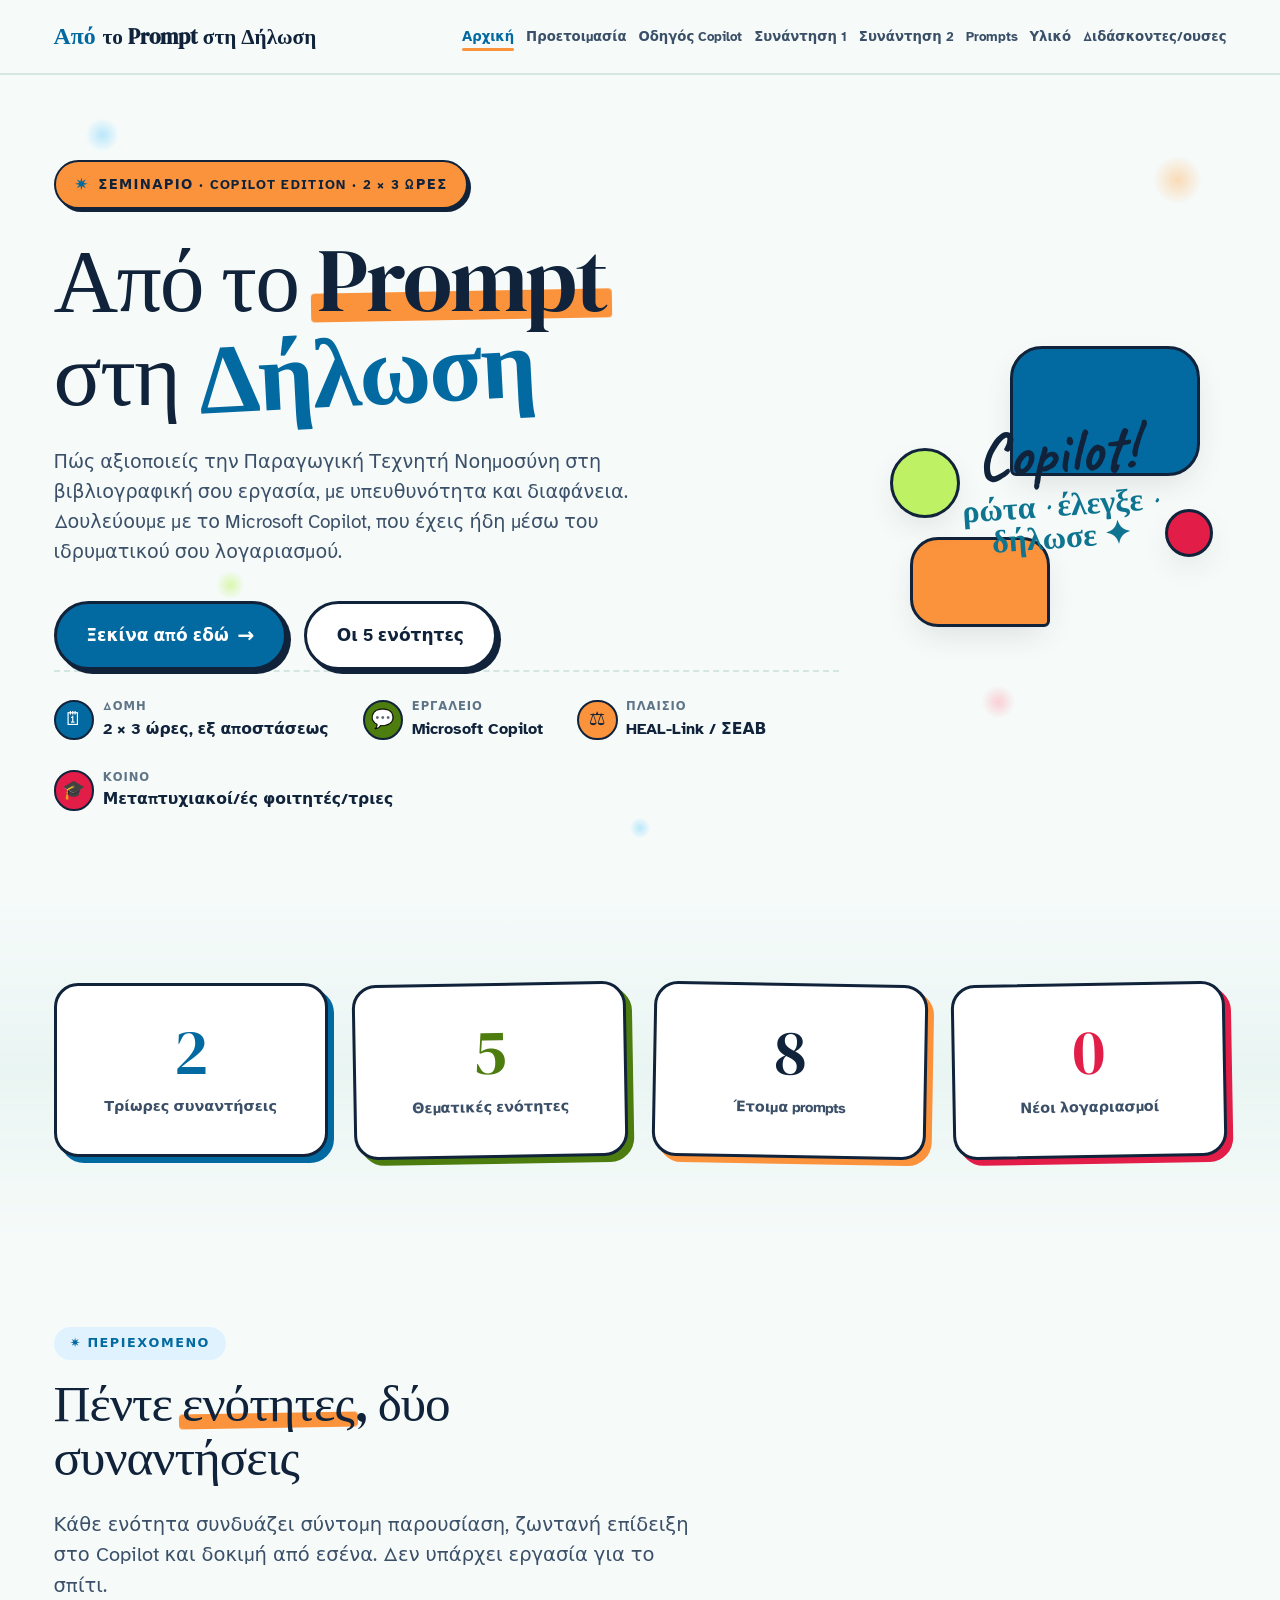
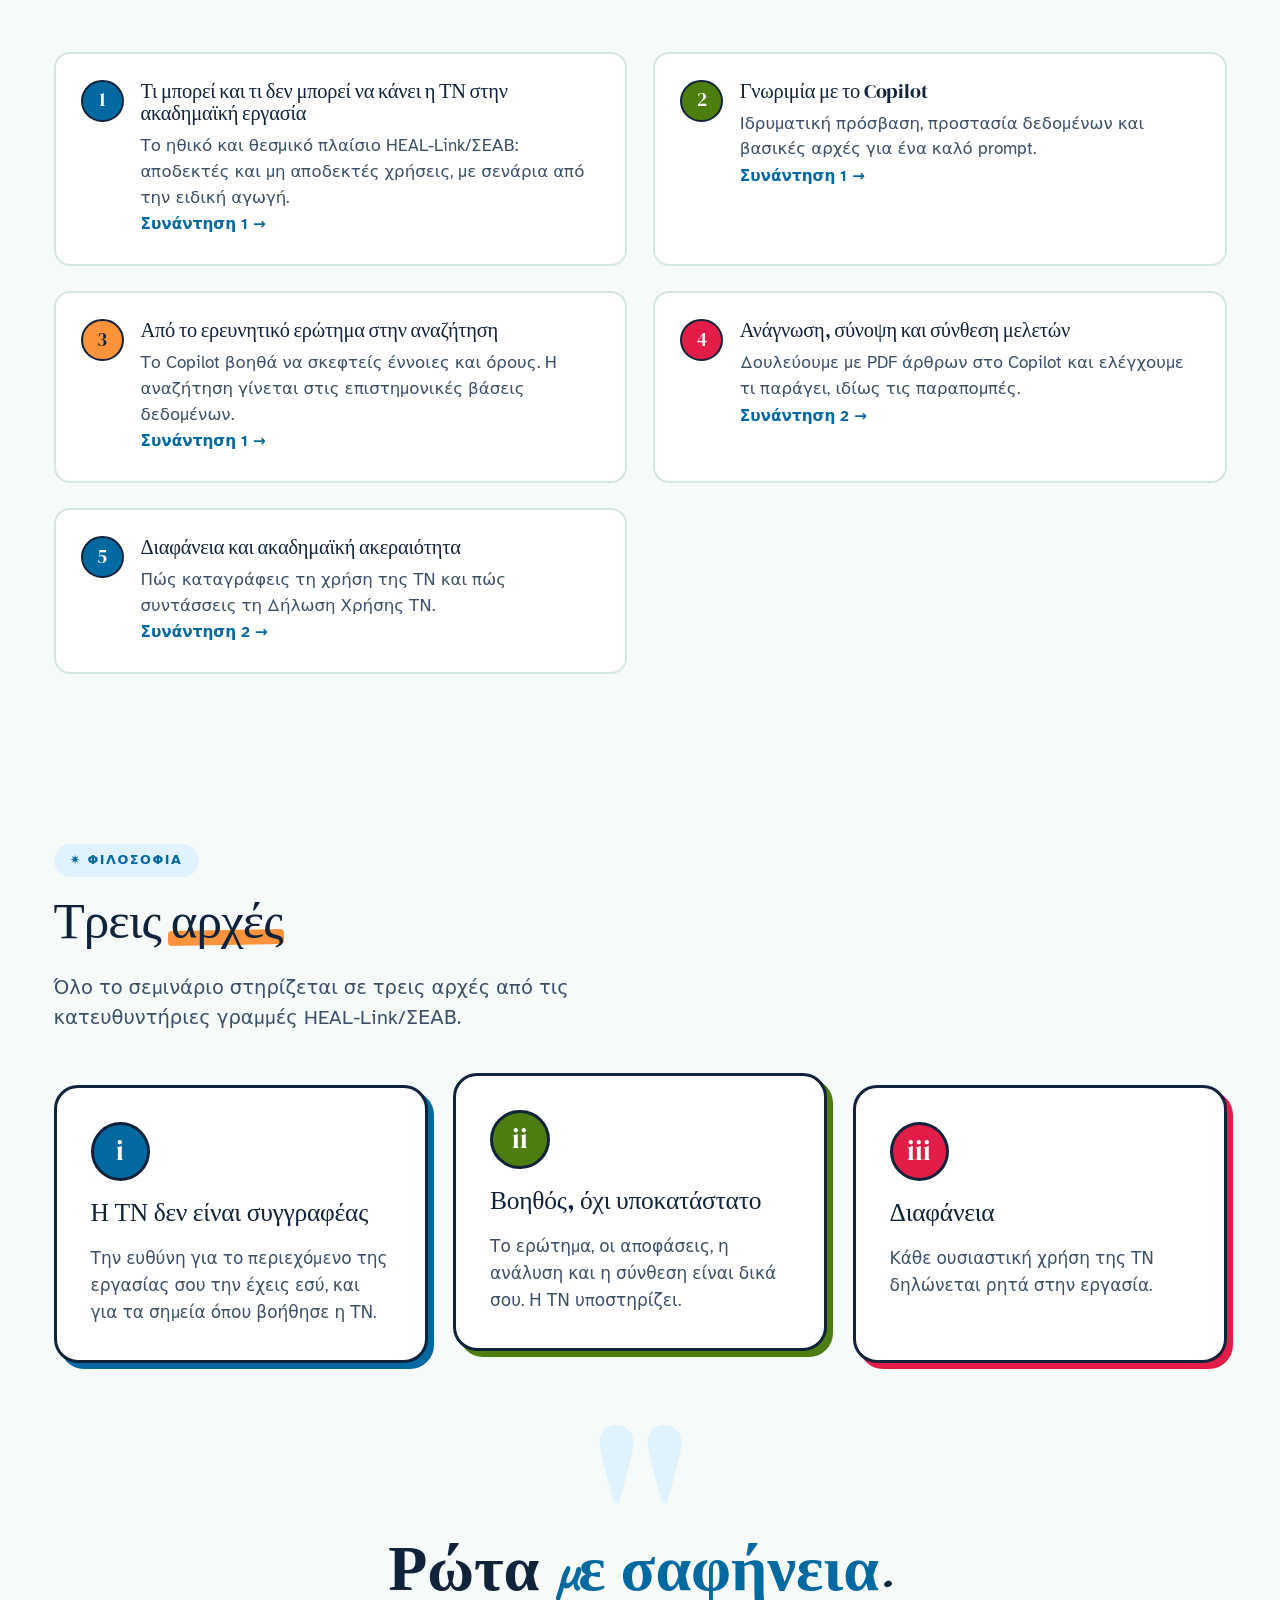
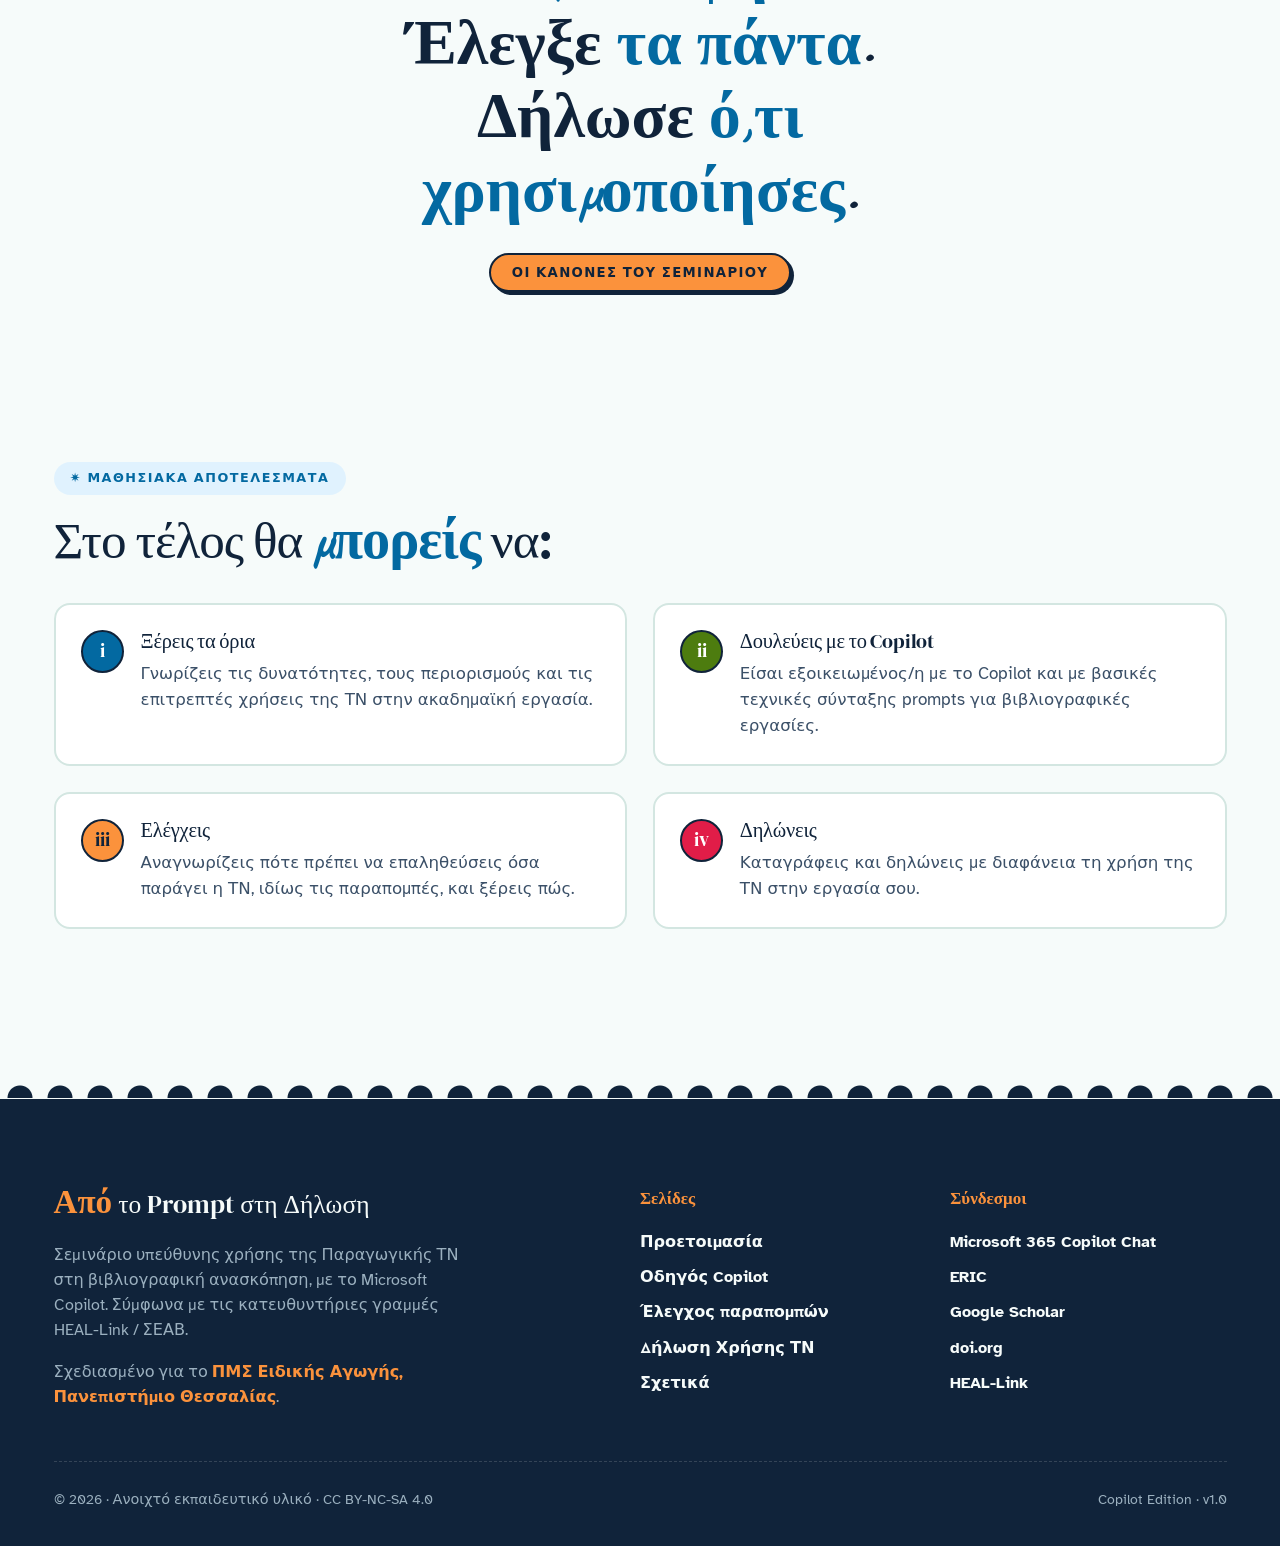
==== index.html @ 1ce5a756 "Add files via upload" ====
<!DOCTYPE html>
<html lang="el">
<head>
  <meta charset="UTF-8">
  <meta name="viewport" content="width=device-width, initial-scale=1.0">
  <title>Αρχική · Από το Prompt στη Δήλωση · Copilot Edition</title>
  <meta name="description" content="Σεμινάριο 2×3 ωρών: υπεύθυνη χρήση του Microsoft Copilot στη βιβλιογραφική ανασκόπηση, σύμφωνα με HEAL-Link/ΣΕΑΒ.">
  <link rel="stylesheet" href="assets/style.css">
  
</head>
<body>

<nav class="nav">
  <div class="nav-inner">
    <a href="index.html" class="nav-brand"><span class="spark">Από</span> το Prompt στη Δήλωση</a>
    <ul class="nav-links"><li><a href="index.html" class="active">Αρχική</a></li><li><a href="prepare.html">Προετοιμασία</a></li><li><a href="copilot.html">Οδηγός Copilot</a></li><li><a href="session-1.html">Συνάντηση 1</a></li><li><a href="session-2.html">Συνάντηση 2</a></li><li><a href="prompts.html">Prompts</a></li><li><a href="materials.html">Υλικό</a></li><li><a href="instructor.html">Διδάσκοντες/ουσες</a></li></ul>
  </div>
</nav>

<header class="hero">
  <div class="container">
    <div class="hero-grid">
      <div class="hero-content">
        <div class="eyebrow fade-up">Σεμινάριο · Copilot Edition · 2 × 3 ώρες</div>
        <h1 class="hero-title fade-up">Από το <span class="accent">Prompt</span><br>στη <span class="hand">Δήλωση</span></h1>
        <p class="hero-subtitle fade-up">Πώς αξιοποιείς την Παραγωγική Τεχνητή Νοημοσύνη στη βιβλιογραφική σου εργασία, με υπευθυνότητα και διαφάνεια. Δουλεύουμε με το Microsoft Copilot, που έχεις ήδη μέσω του ιδρυματικού σου λογαριασμού.</p>
        <div class="cta-group fade-up"><a href="prepare.html" class="btn">Ξεκίνα από εδώ <span class="arrow">→</span></a><a href="#units" class="btn btn-outline">Οι 5 ενότητες</a></div>
        <dl class="hero-meta fade-up">
  <div class="hero-meta-item"><div class="hero-meta-icon icon-coral">🗓</div><div class="hero-meta-text"><dt>Δομή</dt><dd>2 × 3 ώρες, εξ αποστάσεως</dd></div></div>
  <div class="hero-meta-item"><div class="hero-meta-icon icon-teal">💬</div><div class="hero-meta-text"><dt>Εργαλείο</dt><dd>Microsoft Copilot</dd></div></div>
  <div class="hero-meta-item"><div class="hero-meta-icon icon-sun">⚖</div><div class="hero-meta-text"><dt>Πλαίσιο</dt><dd>HEAL-Link / ΣΕΑΒ</dd></div></div>
  <div class="hero-meta-item"><div class="hero-meta-icon icon-sage">🎓</div><div class="hero-meta-text"><dt>Κοινό</dt><dd>Μεταπτυχιακοί/ές φοιτητές/τριες</dd></div></div>
</dl>
      </div>
      <div class="hero-illo">
        <div class="hero-shape shape-1"></div>
        <div class="hero-shape shape-2"></div>
        <div class="hero-shape shape-3"></div>
        <div class="hero-shape shape-4"></div>
        <div class="hero-label">Copilot!<br><span>ρώτα · έλεγξε · δήλωσε ✦</span></div>
      </div>
    </div>
  </div>
</header>

<section class="glance">
  <div class="container">
    <div class="glance-grid">
      <div class="glance-cell"><span class="glance-num">2</span><span class="glance-label">Τρίωρες συναντήσεις</span></div>
      <div class="glance-cell"><span class="glance-num">5</span><span class="glance-label">Θεματικές ενότητες</span></div>
      <div class="glance-cell"><span class="glance-num">8</span><span class="glance-label">Έτοιμα prompts</span></div>
      <div class="glance-cell"><span class="glance-num">0</span><span class="glance-label">Νέοι λογαριασμοί</span></div>
    </div>
  </div>
</section>

<section id="units">
  <div class="container">
    <div class="section-eyebrow">✷ Περιεχόμενο</div>
    <h2 class="section-title">Πέντε <span class="accent">ενότητες</span>, δύο συναντήσεις</h2>
    <p class="section-lead">Κάθε ενότητα συνδυάζει σύντομη παρουσίαση, ζωντανή επίδειξη στο Copilot και δοκιμή από εσένα. Δεν υπάρχει εργασία για το σπίτι.</p>

    <div class="learn-grid">
      <div class="learn-item"><div class="learn-marker">1</div><div class="learn-content">
        <h4>Τι μπορεί και τι δεν μπορεί να κάνει η ΤΝ στην ακαδημαϊκή εργασία</h4>
        <p>Το ηθικό και θεσμικό πλαίσιο HEAL-Link/ΣΕΑΒ: αποδεκτές και μη αποδεκτές χρήσεις, με σενάρια από την ειδική αγωγή.</p>
        <a href="session-1.html#u1" style="font-size:.9rem;">Συνάντηση 1 →</a></div></div>
      <div class="learn-item"><div class="learn-marker">2</div><div class="learn-content">
        <h4>Γνωριμία με το Copilot</h4>
        <p>Ιδρυματική πρόσβαση, προστασία δεδομένων και βασικές αρχές για ένα καλό prompt.</p>
        <a href="session-1.html#u2" style="font-size:.9rem;">Συνάντηση 1 →</a></div></div>
      <div class="learn-item"><div class="learn-marker">3</div><div class="learn-content">
        <h4>Από το ερευνητικό ερώτημα στην αναζήτηση</h4>
        <p>Το Copilot βοηθά να σκεφτείς έννοιες και όρους. Η αναζήτηση γίνεται στις επιστημονικές βάσεις δεδομένων.</p>
        <a href="session-1.html#u3" style="font-size:.9rem;">Συνάντηση 1 →</a></div></div>
      <div class="learn-item"><div class="learn-marker">4</div><div class="learn-content">
        <h4>Ανάγνωση, σύνοψη και σύνθεση μελετών</h4>
        <p>Δουλεύουμε με PDF άρθρων στο Copilot και ελέγχουμε τι παράγει, ιδίως τις παραπομπές.</p>
        <a href="session-2.html#u4" style="font-size:.9rem;">Συνάντηση 2 →</a></div></div>
      <div class="learn-item"><div class="learn-marker">5</div><div class="learn-content">
        <h4>Διαφάνεια και ακαδημαϊκή ακεραιότητα</h4>
        <p>Πώς καταγράφεις τη χρήση της ΤΝ και πώς συντάσσεις τη Δήλωση Χρήσης ΤΝ.</p>
        <a href="session-2.html#u5" style="font-size:.9rem;">Συνάντηση 2 →</a></div></div>
    </div>
  </div>
</section>

<section>
  <div class="container">
    <div class="section-eyebrow">✷ Φιλοσοφία</div>
    <h2 class="section-title">Τρεις <span class="accent">αρχές</span></h2>
    <p class="section-lead">Όλο το σεμινάριο στηρίζεται σε τρεις αρχές από τις κατευθυντήριες γραμμές HEAL-Link/ΣΕΑΒ.</p>
    <div class="principles-grid">
      <div class="principle"><div class="principle-icon">i</div><h3 class="principle-title">Η ΤΝ δεν είναι συγγραφέας</h3>
        <p class="principle-text">Την ευθύνη για το περιεχόμενο της εργασίας σου την έχεις εσύ, και για τα σημεία όπου βοήθησε η ΤΝ.</p></div>
      <div class="principle"><div class="principle-icon">ii</div><h3 class="principle-title">Βοηθός, όχι υποκατάστατο</h3>
        <p class="principle-text">Το ερώτημα, οι αποφάσεις, η ανάλυση και η σύνθεση είναι δικά σου. Η ΤΝ υποστηρίζει.</p></div>
      <div class="principle"><div class="principle-icon">iii</div><h3 class="principle-title">Διαφάνεια</h3>
        <p class="principle-text">Κάθε ουσιαστική χρήση της ΤΝ δηλώνεται ρητά στην εργασία.</p></div>
    </div>
  </div>
</section>

<section class="pullquote">
  <div class="content">
    <blockquote class="pullquote-text">Ρώτα <em>με σαφήνεια</em>.<br>Έλεγξε <em>τα πάντα</em>.<br>Δήλωσε <em>ό,τι χρησιμοποίησες</em>.</blockquote>
    <div class="pullquote-attribution">Οι κανόνες του σεμιναρίου</div>
  </div>
</section>

<section>
  <div class="container">
    <div class="section-eyebrow">✷ Μαθησιακά αποτελέσματα</div>
    <h2 class="section-title">Στο τέλος θα <span class="hand">μπορείς</span> να:</h2>
    <div class="learn-grid">
      <div class="learn-item"><div class="learn-marker">i</div><div class="learn-content"><h4>Ξέρεις τα όρια</h4><p>Γνωρίζεις τις δυνατότητες, τους περιορισμούς και τις επιτρεπτές χρήσεις της ΤΝ στην ακαδημαϊκή εργασία.</p></div></div>
      <div class="learn-item"><div class="learn-marker">ii</div><div class="learn-content"><h4>Δουλεύεις με το Copilot</h4><p>Είσαι εξοικειωμένος/η με το Copilot και με βασικές τεχνικές σύνταξης prompts για βιβλιογραφικές εργασίες.</p></div></div>
      <div class="learn-item"><div class="learn-marker">iii</div><div class="learn-content"><h4>Ελέγχεις</h4><p>Αναγνωρίζεις πότε πρέπει να επαληθεύσεις όσα παράγει η ΤΝ, ιδίως τις παραπομπές, και ξέρεις πώς.</p></div></div>
      <div class="learn-item"><div class="learn-marker">iv</div><div class="learn-content"><h4>Δηλώνεις</h4><p>Καταγράφεις και δηλώνεις με διαφάνεια τη χρήση της ΤΝ στην εργασία σου.</p></div></div>
    </div>
  </div>
</section>


<footer class="footer">
  <div class="container">
    <div class="footer-grid">
      <div>
        <div class="footer-brand"><span class="hand">Από</span> το Prompt στη Δήλωση</div>
        <p class="footer-text">Σεμινάριο υπεύθυνης χρήσης της Παραγωγικής ΤΝ στη βιβλιογραφική ανασκόπηση, με το Microsoft Copilot. Σύμφωνα με τις κατευθυντήριες γραμμές HEAL-Link / ΣΕΑΒ.</p>
        <p class="footer-text" style="margin-top:1rem;">Σχεδιασμένο για το <a href="https://maspecialed.sed.uth.gr/perigrammata-mathimatwn/" target="_blank" rel="noopener" style="color:var(--sun);">ΠΜΣ Ειδικής Αγωγής, Πανεπιστήμιο Θεσσαλίας</a>.</p>
      </div>
      <div>
        <h5>Σελίδες</h5>
        <ul>
          <li><a href="prepare.html">Προετοιμασία</a></li>
          <li><a href="copilot.html">Οδηγός Copilot</a></li>
          <li><a href="verify.html">Έλεγχος παραπομπών</a></li>
          <li><a href="statement.html">Δήλωση Χρήσης ΤΝ</a></li>
          <li><a href="about.html">Σχετικά</a></li>
        </ul>
      </div>
      <div>
        <h5>Σύνδεσμοι</h5>
        <ul>
          <li><a href="https://m365.cloud.microsoft/chat" target="_blank" rel="noopener">Microsoft 365 Copilot Chat</a></li>
          <li><a href="https://eric.ed.gov" target="_blank" rel="noopener">ERIC</a></li>
          <li><a href="https://scholar.google.com" target="_blank" rel="noopener">Google Scholar</a></li>
          <li><a href="https://www.doi.org" target="_blank" rel="noopener">doi.org</a></li>
          <li><a href="https://www.heal-link.gr/" target="_blank" rel="noopener">HEAL-Link</a></li>
        </ul>
      </div>
    </div>
    <div class="footer-bottom">
      <div>© 2026 · Ανοιχτό εκπαιδευτικό υλικό · CC BY-NC-SA 4.0</div>
      <div>Copilot Edition · v1.0</div>
    </div>
  </div>
</footer>

</body>
</html>
---- assets/style.css ----
/* ============================================================
   "Από το Prompt στη Δήλωση" — Copilot Edition
   Chat-bubble shape language — Ocean/Lime/Tangerine palette
   ============================================================ */

@import url('https://fonts.googleapis.com/css2?family=DM+Serif+Display:ital@0;1&family=Atkinson+Hyperlegible:ital,wght@0,400;0,700;1,400;1,700&family=Caveat:wght@400;500;600;700&family=JetBrains+Mono:wght@400;500;600&display=swap');

:root {
  /* COPILOT EDITION PALETTE — Ocean blue + Lime + Tangerine + Rose on cool mint-white */
  --coral: #0369A1;
  --coral-soft: #7DD3FC;
  --coral-bg: #E0F2FE;

  --teal: #4D7C0F;
  --teal-soft: #BEF264;
  --teal-bg: #ECFCCB;

  --sun: #FB923C;
  --sun-soft: #FDBA74;
  --sun-bg: #FFEDD5;

  --sage: #E11D48;
  --sage-soft: #FDA4AF;
  --sage-bg: #FFE4E6;

  --plum: #0E7490;

  /* NEUTRALS */
  --ink: #10233A;
  --ink-soft: #3B5068;
  --paper: #F6FBFA;
  --paper-warm: #E9F5F2;
  --paper-card: #FFFFFF;
  --rule: #D3E6E1;
  --muted: #5E7487;
  --muted-soft: #9BB0BF;

  /* TYPE */
  --font-display: 'DM Serif Display', Georgia, serif;
  --font-body: 'Atkinson Hyperlegible', system-ui, sans-serif;
  --font-hand: 'Caveat', cursive;
  --font-mono: 'JetBrains Mono', monospace;

  /* SPACING */
  --space-1: 0.25rem;
  --space-2: 0.5rem;
  --space-3: 1rem;
  --space-4: 1.5rem;
  --space-5: 2rem;
  --space-6: 3rem;
  --space-7: 5rem;

  /* RADIUS */
  --r-sm: 8px;
  --r-md: 16px;
  --r-lg: 24px;
  --r-full: 999px;

  /* LAYOUT */
  --container: 72rem;
  --content: 42rem;
}

/* RESET */
*, *::before, *::after { box-sizing: border-box; margin: 0; padding: 0; }
html { scroll-behavior: smooth; font-size: 17px; }

body {
  font-family: var(--font-body);
  font-weight: 400;
  line-height: 1.65;
  color: var(--ink);
  background: var(--paper);
  text-rendering: optimizeLegibility;
  -webkit-font-smoothing: antialiased;
  overflow-x: hidden;
}

/* CONFETTI DOTS — playful background */
body::before {
  content: '';
  position: fixed;
  inset: 0;
  pointer-events: none;
  background-image:
    radial-gradient(circle at 8% 15%, var(--coral-soft) 0%, transparent 1.2%),
    radial-gradient(circle at 92% 20%, var(--sun-soft) 0%, transparent 1.8%),
    radial-gradient(circle at 18% 65%, var(--teal-soft) 0%, transparent 1.2%),
    radial-gradient(circle at 78% 78%, var(--sage-soft) 0%, transparent 1.4%),
    radial-gradient(circle at 50% 92%, var(--coral-soft) 0%, transparent 1%);
  opacity: 0.5;
  z-index: -1;
}

img { max-width: 100%; height: auto; display: block; }

/* TYPOGRAPHY */
h1, h2, h3, h4 {
  font-family: var(--font-display);
  font-weight: 400;
  line-height: 1.1;
  letter-spacing: -0.01em;
  color: var(--ink);
}
h1 { font-size: clamp(2.5rem, 5vw, 4.5rem); }
h2 { font-size: clamp(2rem, 3.5vw, 3.25rem); margin-bottom: var(--space-4); }
h3 { font-size: clamp(1.4rem, 2vw, 1.85rem); margin-bottom: var(--space-3); }
h4 { font-size: 1.2rem; font-weight: 700; font-family: var(--font-body); margin-bottom: var(--space-2); }

p { margin-bottom: var(--space-3); }
p:last-child { margin-bottom: 0; }

a {
  color: var(--coral);
  text-decoration: none;
  font-weight: 700;
  background-image: linear-gradient(transparent 70%, var(--sun-soft) 70%);
  background-size: 0% 100%;
  background-repeat: no-repeat;
  transition: background-size 0.3s ease;
}
a:hover { background-size: 100% 100%; }

strong { font-weight: 700; }
em { font-style: italic; }

.hand {
  font-family: var(--font-hand);
  font-weight: 600;
  color: var(--coral);
  line-height: 1;
}

code, pre, .mono { font-family: var(--font-mono); font-size: 0.9em; }

/* LAYOUT */
.container { max-width: var(--container); margin: 0 auto; padding: 0 var(--space-4); }
.content { max-width: var(--content); margin: 0 auto; padding: 0 var(--space-4); }
section { padding: var(--space-7) 0; }

/* NAV */
.nav {
  position: sticky;
  top: 0;
  z-index: 100;
  background: rgba(246,251,250, 0.92);
  backdrop-filter: blur(16px);
  -webkit-backdrop-filter: blur(16px);
  border-bottom: 2px solid var(--rule);
}
.nav-inner {
  max-width: var(--container);
  margin: 0 auto;
  padding: var(--space-3) var(--space-4);
  display: flex;
  align-items: center;
  justify-content: space-between;
  gap: var(--space-4);
}
.nav-brand {
  font-family: var(--font-display);
  font-size: 1.25rem;
  color: var(--ink);
  background: none;
  display: flex;
  align-items: baseline;
  gap: 0.4rem;
}
.nav-brand:hover { background: none; color: var(--coral); }
.nav-brand .spark {
  font-family: var(--font-hand);
  color: var(--coral);
  font-size: 1.4rem;
}
.nav-links {
  display: flex;
  gap: 0.7rem;
  list-style: none;
  font-family: var(--font-body);
  font-size: 0.78rem;
  font-weight: 700;
}
.nav-links a { color: var(--ink-soft); background: none; }
.nav-links a:hover { color: var(--coral); background: none; }
.nav-links a.active { color: var(--coral); position: relative; }
.nav-links a.active::after {
  content: '';
  position: absolute;
  left: 0; right: 0;
  bottom: -6px;
  height: 3px;
  background: var(--sun);
  border-radius: var(--r-full);
}
@media (max-width: 900px) {
  .nav-inner { flex-wrap: wrap; gap: var(--space-2); }
  .nav-links { flex-wrap: wrap; gap: 0.35rem 0.8rem; width: 100%; }
}

/* HERO */
.hero { padding: var(--space-7) 0; position: relative; overflow: visible; }
.hero-grid {
  display: grid;
  grid-template-columns: 1fr;
  gap: var(--space-6);
  align-items: center;
}
@media (min-width: 900px) {
  .hero-grid { grid-template-columns: 1.4fr 0.6fr; }
}

.eyebrow {
  display: inline-flex;
  align-items: center;
  gap: var(--space-2);
  padding: 0.5rem 1.1rem;
  font-family: var(--font-body);
  font-size: 0.78rem;
  font-weight: 700;
  letter-spacing: 0.1em;
  text-transform: uppercase;
  color: var(--ink);
  background: var(--sun);
  border-radius: var(--r-full);
  margin-bottom: var(--space-4);
  border: 2px solid var(--ink);
  box-shadow: 3px 3px 0 var(--ink);
}
.eyebrow::before {
  content: '✷';
  color: var(--coral);
  font-size: 1rem;
}

.hero-title {
  font-family: var(--font-display);
  font-size: clamp(2.8rem, 7vw, 5.5rem);
  line-height: 1;
  letter-spacing: -0.02em;
  margin-bottom: var(--space-4);
}
.hero-title .accent {
  position: relative;
  display: inline-block;
}
.hero-title .accent::after {
  content: '';
  position: absolute;
  left: -2%; right: -2%;
  bottom: 0.05em;
  height: 0.32em;
  background: var(--sun);
  z-index: -1;
  border-radius: 4px;
  transform: rotate(-1deg);
}
.hero-title .hand {
  font-family: var(--font-hand);
  font-weight: 700;
  color: var(--coral);
  font-size: 1.1em;
  display: inline-block;
  transform: rotate(-3deg);
}

.hero-subtitle {
  font-size: clamp(1.1rem, 1.5vw, 1.35rem);
  color: var(--ink-soft);
  max-width: 36rem;
  line-height: 1.55;
  margin-bottom: var(--space-5);
}

.hero-meta {
  display: flex;
  flex-wrap: wrap;
  gap: var(--space-4) var(--space-5);
  padding-top: var(--space-4);
  border-top: 2px dashed var(--rule);
}
.hero-meta-item { display: flex; align-items: center; gap: var(--space-2); }
.hero-meta-icon {
  width: 2.4rem; height: 2.4rem;
  border-radius: var(--r-full);
  display: grid; place-items: center;
  flex-shrink: 0; font-size: 1.1rem;
  border: 2px solid var(--ink);
}
.icon-coral { background: var(--coral); color: white; }
.icon-teal  { background: var(--teal); color: white; }
.icon-sun   { background: var(--sun); color: var(--ink); }
.icon-sage  { background: var(--sage); color: white; }

.hero-meta-text dt {
  font-size: 0.68rem;
  font-weight: 700;
  letter-spacing: 0.08em;
  text-transform: uppercase;
  color: var(--muted);
}
.hero-meta-text dd { color: var(--ink); font-weight: 700; font-size: 0.92rem; }

/* HERO ILLUSTRATION — playful shapes */
.hero-illo {
  position: relative;
  display: grid;
  place-items: center;
  min-height: 320px;
}
.hero-shape {
  position: absolute;
  box-shadow: 0 12px 32px -8px rgba(45,36,25,0.15);
}
.shape-1 {
  width: 190px; height: 130px;
  background: var(--coral);
  top: 6%; right: 8%;
  border-radius: 32px 32px 32px 6px;
  border: 3px solid var(--ink);
  animation: float 5s ease-in-out infinite;
}
.shape-2 {
  width: 140px; height: 90px;
  background: var(--sun);
  bottom: 6%; left: 6%;
  border-radius: 28px 28px 6px 28px;
  border: 3px solid var(--ink);
  animation: float 6s ease-in-out -2s infinite;
}
.shape-3 {
  width: 70px; height: 70px;
  background: var(--teal-soft);
  top: 38%; left: 0;
  border-radius: 50%;
  border: 3px solid var(--ink);
  animation: float 7s ease-in-out -1s infinite;
}
.shape-4 {
  width: 48px; height: 48px;
  background: var(--sage);
  bottom: 28%; right: 4%;
  border-radius: 50%;
  border: 3px solid var(--ink);
  animation: float 4s ease-in-out -3s infinite;
}
.hero-label {
  position: relative;
  z-index: 2;
  font-family: var(--font-hand);
  font-size: clamp(2.8rem, 5vw, 4rem);
  font-weight: 700;
  text-align: center;
  line-height: 1;
  color: var(--ink);
  transform: rotate(-4deg);
  padding: var(--space-4);
}
.hero-label span {
  display: block;
  font-size: 0.5em;
  color: var(--plum);
  margin-top: 0.2em;
}

/* CTAs */
.cta-group {
  display: flex;
  flex-wrap: wrap;
  gap: var(--space-3);
  margin-top: var(--space-5);
}
.btn {
  display: inline-flex;
  align-items: center;
  gap: var(--space-2);
  padding: 0.85rem 1.75rem;
  font-family: var(--font-body);
  font-size: 1rem;
  font-weight: 700;
  background: var(--coral);
  color: white;
  border: 3px solid var(--ink);
  border-radius: var(--r-full);
  cursor: pointer;
  transition: all 0.2s ease;
  box-shadow: 4px 4px 0 var(--ink);
  background-image: none;
}
.btn:hover {
  transform: translate(-2px, -2px);
  box-shadow: 6px 6px 0 var(--ink);
  background: var(--coral);
  color: white;
}
.btn:active {
  transform: translate(2px, 2px);
  box-shadow: 0 0 0 var(--ink);
}
.btn-outline {
  background: var(--paper-card);
  color: var(--ink);
}
.btn-outline:hover { background: var(--sun); color: var(--ink); }
.btn .arrow { transition: transform 0.2s; font-size: 1.2em; }
.btn:hover .arrow { transform: translateX(4px); }

/* SECTION HEADINGS */
.section-eyebrow {
  display: inline-block;
  padding: 0.35rem 0.95rem;
  font-family: var(--font-body);
  font-size: 0.75rem;
  font-weight: 700;
  letter-spacing: 0.12em;
  text-transform: uppercase;
  color: var(--coral);
  background: var(--coral-bg);
  border-radius: var(--r-full);
  margin-bottom: var(--space-3);
}
.section-title {
  font-family: var(--font-display);
  font-weight: 400;
  font-size: clamp(2rem, 4vw, 3.25rem);
  line-height: 1.05;
  letter-spacing: -0.02em;
  max-width: 32rem;
  margin-bottom: var(--space-4);
}
.section-title .accent {
  position: relative;
  display: inline-block;
}
.section-title .accent::after {
  content: '';
  position: absolute;
  left: -2%; right: -2%;
  bottom: 0.05em;
  height: 0.3em;
  background: var(--sun);
  z-index: -1;
  border-radius: 4px;
  transform: rotate(-1deg);
}
.section-title .hand {
  font-family: var(--font-hand);
  font-weight: 700;
  color: var(--coral);
  font-size: 1.1em;
}
.section-lead {
  font-size: 1.15rem;
  line-height: 1.55;
  color: var(--ink-soft);
  max-width: 38rem;
  margin-bottom: var(--space-6);
}

/* GLANCE STICKERS */
.glance {
  background: linear-gradient(180deg, transparent, var(--paper-warm) 50%, transparent);
  padding: var(--space-7) 0;
}
.glance-grid {
  display: grid;
  grid-template-columns: repeat(auto-fit, minmax(180px, 1fr));
  gap: var(--space-4);
}
.glance-cell {
  background: var(--paper-card);
  padding: var(--space-5) var(--space-3);
  text-align: center;
  border-radius: var(--r-lg);
  border: 3px solid var(--ink);
  transition: transform 0.3s, box-shadow 0.3s;
}
.glance-cell:nth-child(1) { box-shadow: 6px 6px 0 var(--coral); }
.glance-cell:nth-child(2) { box-shadow: 6px 6px 0 var(--teal); transform: rotate(-1deg); }
.glance-cell:nth-child(3) { box-shadow: 6px 6px 0 var(--sun); transform: rotate(1deg); }
.glance-cell:nth-child(4) { box-shadow: 6px 6px 0 var(--sage); transform: rotate(-1deg); }

.glance-cell:hover { transform: translate(-3px, -3px); }
.glance-cell:nth-child(1):hover { box-shadow: 9px 9px 0 var(--coral); }
.glance-cell:nth-child(2):hover { box-shadow: 9px 9px 0 var(--teal); transform: translate(-3px, -3px) rotate(-1deg); }
.glance-cell:nth-child(3):hover { box-shadow: 9px 9px 0 var(--sun); transform: translate(-3px, -3px) rotate(1deg); }
.glance-cell:nth-child(4):hover { box-shadow: 9px 9px 0 var(--sage); transform: translate(-3px, -3px) rotate(-1deg); }

.glance-num {
  font-family: var(--font-display);
  font-size: clamp(3rem, 5vw, 4.5rem);
  line-height: 1;
  display: block;
  margin-bottom: var(--space-2);
}
.glance-cell:nth-child(1) .glance-num { color: var(--coral); }
.glance-cell:nth-child(2) .glance-num { color: var(--teal); }
.glance-cell:nth-child(3) .glance-num { color: var(--ink); }
.glance-cell:nth-child(4) .glance-num { color: var(--sage); }

.glance-label {
  font-family: var(--font-body);
  font-size: 0.85rem;
  font-weight: 700;
  color: var(--ink-soft);
}

/* PRINCIPLES */
.principles-grid {
  display: grid;
  grid-template-columns: 1fr;
  gap: var(--space-4);
  margin-top: var(--space-5);
}
@media (min-width: 768px) {
  .principles-grid { grid-template-columns: repeat(3, 1fr); }
}
.principle {
  background: var(--paper-card);
  border: 3px solid var(--ink);
  border-radius: var(--r-lg);
  padding: var(--space-5);
  transition: all 0.3s;
}
.principle:nth-child(1) { box-shadow: 6px 6px 0 var(--coral); }
.principle:nth-child(2) { box-shadow: 6px 6px 0 var(--teal); transform: translateY(-12px); }
.principle:nth-child(3) { box-shadow: 6px 6px 0 var(--sage); }

.principle:hover { transform: translate(-3px, -3px); }
.principle:nth-child(1):hover { box-shadow: 9px 9px 0 var(--coral); }
.principle:nth-child(2):hover { box-shadow: 9px 9px 0 var(--teal); transform: translate(-3px, -15px); }
.principle:nth-child(3):hover { box-shadow: 9px 9px 0 var(--sage); }

.principle-icon {
  width: 3.5rem; height: 3.5rem;
  border-radius: var(--r-full);
  display: grid; place-items: center;
  font-family: var(--font-display);
  font-size: 1.6rem;
  margin-bottom: var(--space-3);
  border: 3px solid var(--ink);
}
.principle:nth-child(1) .principle-icon { background: var(--coral); color: white; }
.principle:nth-child(2) .principle-icon { background: var(--teal); color: white; }
.principle:nth-child(3) .principle-icon { background: var(--sage); color: white; }

.principle-title {
  font-family: var(--font-display);
  font-size: 1.5rem;
  margin-bottom: var(--space-3);
  line-height: 1.15;
}
.principle-text {
  color: var(--ink-soft);
  line-height: 1.6;
}

/* PULL QUOTE */
.pullquote {
  padding: var(--space-7) 0;
  text-align: center;
  position: relative;
}
.pullquote::before {
  content: '"';
  font-family: var(--font-display);
  font-size: 14rem;
  position: absolute;
  top: -3rem;
  left: 50%;
  transform: translateX(-50%);
  color: var(--coral-bg);
  z-index: -1;
  line-height: 1;
}
.pullquote-text {
  font-family: var(--font-hand);
  font-size: clamp(2.2rem, 5vw, 3.8rem);
  font-weight: 600;
  line-height: 1.15;
  max-width: 32rem;
  margin: 0 auto var(--space-4);
}
.pullquote-text em {
  font-style: normal;
  color: var(--coral);
}
.pullquote-attribution {
  display: inline-block;
  padding: 0.4rem 1.2rem;
  font-family: var(--font-body);
  font-size: 0.78rem;
  font-weight: 700;
  letter-spacing: 0.1em;
  text-transform: uppercase;
  background: var(--sun);
  border-radius: var(--r-full);
  border: 2px solid var(--ink);
  box-shadow: 3px 3px 0 var(--ink);
}

/* LEARN GRID */
.learn-grid {
  display: grid;
  grid-template-columns: 1fr;
  gap: var(--space-4);
  margin-top: var(--space-5);
}
@media (min-width: 768px) {
  .learn-grid { grid-template-columns: repeat(2, 1fr); }
}
.learn-item {
  display: flex;
  gap: var(--space-3);
  padding: var(--space-4);
  background: var(--paper-card);
  border: 2px solid var(--rule);
  border-radius: var(--r-md);
  transition: all 0.2s;
}
.learn-item:hover {
  border-color: var(--coral);
  background: var(--paper-warm);
  transform: translateY(-2px);
}
.learn-marker {
  flex-shrink: 0;
  width: 2.5rem; height: 2.5rem;
  border-radius: var(--r-full);
  background: var(--coral);
  color: white;
  display: grid; place-items: center;
  font-family: var(--font-display);
  font-size: 1.1rem;
  border: 2px solid var(--ink);
}
.learn-item:nth-child(2) .learn-marker { background: var(--teal); }
.learn-item:nth-child(3) .learn-marker { background: var(--sun); color: var(--ink); }
.learn-item:nth-child(4) .learn-marker { background: var(--sage); }
.learn-content h4 {
  font-family: var(--font-display);
  font-size: 1.2rem;
  font-weight: 400;
  margin-bottom: var(--space-2);
}
.learn-content p {
  color: var(--ink-soft);
  font-size: 0.98rem;
  line-height: 1.55;
  margin: 0;
}

/* AGENDA */
.agenda-list { max-width: 42rem; margin: 0 auto; }
.agenda-item {
  display: grid;
  grid-template-columns: auto 1fr auto;
  gap: var(--space-4);
  align-items: center;
  padding: var(--space-4);
  background: var(--paper-card);
  border: 2px solid var(--rule);
  border-radius: var(--r-md);
  margin-bottom: var(--space-3);
  transition: all 0.2s;
}
.agenda-item:hover {
  border-color: var(--coral);
  transform: translateX(4px);
}
.agenda-num {
  width: 2.5rem; height: 2.5rem;
  border-radius: var(--r-full);
  background: var(--coral-bg);
  color: var(--coral);
  display: grid; place-items: center;
  font-family: var(--font-display);
  font-size: 1.1rem;
}
.agenda-item:nth-child(2) .agenda-num { background: var(--teal-bg); color: var(--teal); }
.agenda-item:nth-child(3) .agenda-num { background: var(--sun-bg); color: var(--ink); }
.agenda-item:nth-child(4) .agenda-num { background: var(--sage-bg); color: var(--sage); }
.agenda-item:nth-child(5) .agenda-num { background: var(--coral-bg); color: var(--coral); }

.agenda-content h4 {
  font-family: var(--font-display);
  font-size: 1.15rem;
  font-weight: 400;
  margin-bottom: 4px;
}
.agenda-content p {
  font-size: 0.9rem;
  color: var(--muted);
  margin: 0;
}
.agenda-time {
  font-family: var(--font-mono);
  font-size: 0.85rem;
  font-weight: 600;
  color: var(--coral);
  padding: 0.3rem 0.7rem;
  background: var(--coral-bg);
  border-radius: var(--r-full);
}

/* FOOTER */
.footer {
  background: var(--ink);
  color: var(--paper);
  padding: var(--space-7) 0 var(--space-5);
  margin-top: var(--space-7);
  position: relative;
}
.footer::before {
  content: '';
  position: absolute;
  top: -1px; left: 0; right: 0;
  height: 20px;
  background-image: radial-gradient(circle at 20px 20px, var(--ink) 12px, transparent 13px);
  background-size: 40px 20px;
  background-repeat: repeat-x;
  transform: translateY(-100%);
}
.footer a { color: var(--paper); background: none; }
.footer a:hover { color: var(--sun); background: none; }
.footer-grid {
  display: grid;
  grid-template-columns: 1fr;
  gap: var(--space-5);
  margin-bottom: var(--space-6);
}
@media (min-width: 768px) {
  .footer-grid { grid-template-columns: 2fr 1fr 1fr; }
}
.footer-brand {
  font-family: var(--font-display);
  font-size: 1.5rem;
  margin-bottom: var(--space-3);
}
.footer-brand .hand {
  color: var(--sun);
  font-family: var(--font-hand);
  font-size: 1.3em;
}
.footer-text {
  color: var(--muted-soft);
  font-size: 0.95rem;
  line-height: 1.55;
  max-width: 24rem;
}
.footer h5 {
  font-family: var(--font-display);
  font-size: 1rem;
  color: var(--sun);
  margin-bottom: var(--space-3);
}
.footer ul { list-style: none; }
.footer ul li { margin-bottom: var(--space-2); font-size: 0.95rem; }
.footer-bottom {
  padding-top: var(--space-4);
  border-top: 1px dashed rgba(255,255,255,0.15);
  display: flex;
  justify-content: space-between;
  flex-wrap: wrap;
  gap: var(--space-3);
  font-size: 0.85rem;
  color: var(--muted-soft);
}

/* ANIMATIONS */
@keyframes fadeUp {
  from { opacity: 0; transform: translateY(20px); }
  to { opacity: 1; transform: translateY(0); }
}
@keyframes float {
  0%, 100% { transform: translateY(0); }
  50% { transform: translateY(-10px); }
}
.fade-up { animation: fadeUp 0.8s cubic-bezier(0.16, 1, 0.3, 1) backwards; }
.fade-up:nth-child(1) { animation-delay: 0.1s; }
.fade-up:nth-child(2) { animation-delay: 0.25s; }
.fade-up:nth-child(3) { animation-delay: 0.4s; }
.fade-up:nth-child(4) { animation-delay: 0.55s; }
.fade-up:nth-child(5) { animation-delay: 0.7s; }

/* UTILITIES */
.text-center { text-align: center; }
.tag {
  display: inline-block;
  padding: 0.2rem 0.7rem;
  font-family: var(--font-body);
  font-size: 0.75rem;
  font-weight: 700;
  border-radius: var(--r-full);
}
.tag-coral { background: var(--coral-bg); color: var(--coral); }
.tag-teal { background: var(--teal-bg); color: var(--teal); }
.tag-sun { background: var(--sun-bg); color: var(--ink); }
.tag-sage { background: var(--sage-bg); color: var(--sage); }

@media print {
  .nav, .footer { display: none; }
  body::before { display: none; }
  body { background: white; }
}

/* ─── PASSWORD GATE ─────────────────────────────────────── */
#password-gate {
  position: fixed;
  inset: 0;
  background: var(--paper);
  z-index: 1000;
  display: grid;
  place-items: center;
  padding: var(--space-4);
  overflow-y: auto;
}

#password-gate::before {
  content: '';
  position: absolute;
  inset: 0;
  background-image:
    radial-gradient(circle at 20% 25%, var(--coral-soft) 0%, transparent 2%),
    radial-gradient(circle at 80% 30%, var(--sun-soft) 0%, transparent 2.5%),
    radial-gradient(circle at 25% 75%, var(--teal-soft) 0%, transparent 2%),
    radial-gradient(circle at 75% 80%, var(--sage-soft) 0%, transparent 2%);
  opacity: 0.6;
  pointer-events: none;
}

.gate-card {
  background: var(--paper-card);
  border: 3px solid var(--ink);
  border-radius: var(--r-lg);
  padding: var(--space-6);
  box-shadow: 8px 8px 0 var(--coral);
  max-width: 32rem;
  width: 100%;
  text-align: center;
  position: relative;
  z-index: 1;
}

.gate-icon {
  width: 4.5rem;
  height: 4.5rem;
  margin: 0 auto var(--space-4);
  background: var(--sun);
  border: 3px solid var(--ink);
  border-radius: var(--r-full);
  display: grid;
  place-items: center;
  font-size: 2rem;
  box-shadow: 4px 4px 0 var(--ink);
}

.gate-title {
  font-family: var(--font-display);
  font-size: clamp(1.5rem, 3vw, 2.2rem);
  margin-bottom: var(--space-4);
  line-height: 1.15;
}

.gate-title .hand {
  font-family: var(--font-hand);
  color: var(--coral);
  font-size: 1.1em;
}

.gate-msg {
  font-size: 1rem;
  color: var(--ink-soft);
  line-height: 1.6;
  margin-bottom: var(--space-3);
}

.gate-msg strong {
  color: var(--coral);
  font-weight: 700;
}

.gate-msg em {
  font-style: normal;
  font-weight: 700;
  color: var(--ink);
}

.gate-form {
  margin-top: var(--space-5);
  display: flex;
  flex-direction: column;
  gap: var(--space-3);
}

.gate-input {
  font-family: var(--font-body);
  font-size: 1rem;
  font-weight: 600;
  padding: 0.85rem 1.25rem;
  border: 3px solid var(--ink);
  border-radius: var(--r-full);
  outline: none;
  text-align: center;
  background: var(--paper-warm);
  letter-spacing: 0.05em;
  transition: all 0.2s;
}

.gate-input:focus {
  background: var(--paper-card);
  box-shadow: 0 0 0 4px var(--sun-bg);
}

.gate-btn {
  display: inline-flex;
  justify-content: center;
  align-items: center;
  gap: var(--space-2);
  padding: 0.85rem 1.75rem;
  font-family: var(--font-body);
  font-size: 1rem;
  font-weight: 700;
  background: var(--coral);
  color: white;
  border: 3px solid var(--ink);
  border-radius: var(--r-full);
  cursor: pointer;
  transition: all 0.2s ease;
  box-shadow: 4px 4px 0 var(--ink);
}
.gate-btn:hover {
  transform: translate(-2px, -2px);
  box-shadow: 6px 6px 0 var(--ink);
}
.gate-btn:active {
  transform: translate(2px, 2px);
  box-shadow: 0 0 0 var(--ink);
}

.gate-error {
  display: none;
  color: var(--coral);
  font-size: 0.9rem;
  font-weight: 700;
  margin-top: var(--space-2);
  padding: 0.5rem;
  background: var(--coral-bg);
  border-radius: var(--r-md);
  border: 2px dashed var(--coral);
}

.gate-error.show {
  display: block;
  animation: shake 0.4s;
}

@keyframes shake {
  0%, 100% { transform: translateX(0); }
  25% { transform: translateX(-6px); }
  75% { transform: translateX(6px); }
}

.gate-back {
  display: inline-block;
  color: var(--muted);
  font-size: 0.9rem;
  text-decoration: none;
  font-weight: 600;
  margin-top: var(--space-4);
  background: none;
  border-bottom: 1px dashed var(--muted);
}

.gate-back:hover {
  color: var(--coral);
  border-bottom-color: var(--coral);
  background: none;
}

body.gate-locked { overflow: hidden; }

/* ─── COPY BUTTON (for prompt boxes) ────────────────────── */
.copy-btn {
  position: absolute;
  top: 8px;
  right: 8px;
  padding: 0.35rem 0.9rem;
  font-family: var(--font-body);
  font-size: 0.75rem;
  font-weight: 700;
  background: var(--ink);
  color: white;
  border: 2px solid var(--ink);
  border-radius: var(--r-full);
  cursor: pointer;
  transition: all 0.25s;
  z-index: 2;
  box-shadow: 2px 2px 0 rgba(0,0,0,0.15);
  letter-spacing: 0.03em;
}
.copy-btn:hover {
  background: var(--coral);
  border-color: var(--coral);
  transform: translate(-1px, -1px);
  box-shadow: 3px 3px 0 rgba(0,0,0,0.15);
}
.copy-btn.copied {
  background: var(--sage);
  border-color: var(--sage);
}



/* ============================================================
   COPILOT EDITION — shared components
   ============================================================ */

/* Generic cards */
.card {
  background: var(--paper-card);
  border: 3px solid var(--ink);
  border-radius: var(--r-lg);
  padding: var(--space-5);
  box-shadow: 6px 6px 0 var(--coral);
  margin-bottom: var(--space-5);
}
.card.c-teal { box-shadow: 6px 6px 0 var(--teal); }
.card.c-sun { box-shadow: 6px 6px 0 var(--sun); }
.card.c-sage { box-shadow: 6px 6px 0 var(--sage); }
.card h3 { margin-bottom: var(--space-3); }
.card ul, .card ol { padding-left: 1.3rem; }
.card li { margin-bottom: var(--space-2); }
.card li:last-child { margin-bottom: 0; }

/* Callout boxes */
.box { border-radius: var(--r-md); padding: var(--space-3) var(--space-4); margin: var(--space-4) 0; font-size: 0.95rem; border: 2px solid; }
.box p:last-child { margin-bottom: 0; }
.box-info { background: var(--coral-bg); border-color: var(--coral); }
.box-ok   { background: var(--teal-bg); border-color: var(--teal); }
.box-warn { background: var(--sun-bg); border-color: var(--sun); }
.box-stop { background: var(--sage-bg); border-color: var(--sage); }
.box strong:first-child { display: block; margin-bottom: 4px; }

/* Numbered steps */
.steps { list-style: none; counter-reset: step; max-width: 46rem; }
.steps > li {
  counter-increment: step;
  position: relative;
  padding: var(--space-3) var(--space-3) var(--space-3) 4rem;
  background: var(--paper-card);
  border: 2px solid var(--rule);
  border-radius: var(--r-md);
  margin-bottom: var(--space-3);
}
.steps > li::before {
  content: counter(step);
  position: absolute; left: var(--space-3); top: var(--space-3);
  width: 2.2rem; height: 2.2rem;
  border-radius: 18px 18px 18px 4px;
  background: var(--coral); color: white;
  display: grid; place-items: center;
  font-family: var(--font-display); font-size: 1.05rem;
  border: 2px solid var(--ink);
}
.steps > li:nth-child(4n+2)::before { background: var(--teal); }
.steps > li:nth-child(4n+3)::before { background: var(--sun); color: var(--ink); }
.steps > li:nth-child(4n+4)::before { background: var(--sage); }
.steps h4 { font-family: var(--font-display); font-weight: 400; font-size: 1.15rem; margin-bottom: 4px; }
.steps p { color: var(--ink-soft); font-size: 0.95rem; margin-bottom: 0; }

/* Do / Don't columns */
.dodont { display: grid; grid-template-columns: 1fr; gap: var(--space-4); }
@media (min-width: 768px) { .dodont { grid-template-columns: 1fr 1fr; } }
.dodont .col { background: var(--paper-card); border: 3px solid var(--ink); border-radius: var(--r-lg); padding: var(--space-4); }
.dodont .col.yes { box-shadow: 6px 6px 0 var(--teal); }
.dodont .col.no  { box-shadow: 6px 6px 0 var(--sage); }
.dodont h3 { font-size: 1.4rem; }
.dodont .item { padding: var(--space-2) 0; border-bottom: 1px dashed var(--rule); }
.dodont .item:last-child { border-bottom: none; }
.dodont .item h4 { font-size: 1rem; margin-bottom: 2px; }
.dodont .item p { font-size: 0.92rem; color: var(--ink-soft); margin: 0; }

/* Session timeline */
.timeline { position: relative; max-width: 52rem; margin: var(--space-6) auto 0; }
.timeline::before { content: ''; position: absolute; left: 27px; top: 0; bottom: 0; width: 3px; background: linear-gradient(180deg, var(--coral), var(--teal), var(--sun), var(--sage)); border-radius: var(--r-full); }
.module { position: relative; padding-left: 80px; margin-bottom: var(--space-6); }
.module-dot { position: absolute; left: 0; top: 0; width: 56px; height: 56px; border-radius: 26px 26px 26px 6px; border: 4px solid var(--ink); color: white; display: grid; place-items: center; font-family: var(--font-display); font-size: 1.3rem; z-index: 2; box-shadow: 4px 4px 0 var(--ink); background: var(--coral); }
.module.m-teal .module-dot { background: var(--teal); }
.module.m-sun .module-dot { background: var(--sun); color: var(--ink); }
.module.m-sage .module-dot { background: var(--sage); }
@media (max-width: 700px) {
  .timeline::before { left: 22px; }
  .module { padding-left: 60px; }
  .module-dot { width: 46px; height: 46px; font-size: 1.1rem; }
}
.module-header { display: flex; align-items: baseline; justify-content: space-between; gap: var(--space-3); flex-wrap: wrap; margin-bottom: var(--space-3); }
.module-title { font-family: var(--font-display); font-size: clamp(1.4rem, 3vw, 2rem); line-height: 1.1; margin: 0; }
.module-time { font-family: var(--font-mono); font-size: 0.82rem; font-weight: 600; padding: 0.3rem 0.8rem; color: white; background: var(--ink); border-radius: var(--r-full); flex-shrink: 0; }
.module-lead { font-size: 1.02rem; color: var(--ink-soft); line-height: 1.55; margin-bottom: var(--space-4); }
.module-body { background: var(--paper-card); border: 2px solid var(--rule); border-radius: var(--r-md); padding: var(--space-4); }
.module-block { padding: var(--space-3) 0; border-bottom: 1px dashed var(--rule); }
.module-block:first-child { padding-top: 0; }
.module-block:last-child { border-bottom: none; padding-bottom: 0; }
.block-meta { display: flex; align-items: center; gap: var(--space-2); margin-bottom: var(--space-2); flex-wrap: wrap; }
.block-time { font-family: var(--font-mono); font-size: 0.72rem; color: var(--muted); letter-spacing: 0.05em; }
.block-type { font-size: 0.68rem; font-weight: 700; letter-spacing: 0.1em; text-transform: uppercase; padding: 0.15rem 0.55rem; border-radius: var(--r-full); }
.type-lecture { background: var(--coral-bg); color: var(--coral); }
.type-demo { background: var(--sun-bg); color: var(--ink); }
.type-try { background: var(--teal-bg); color: var(--teal); }
.type-plenary { background: var(--sage-bg); color: var(--sage); }
.type-break { background: var(--rule); color: var(--ink-soft); }
.block-title { font-family: var(--font-display); font-size: 1.1rem; font-weight: 400; margin-bottom: 4px; }
.block-desc { font-size: 0.93rem; color: var(--ink-soft); margin: 0; }
.block-link { display: inline-block; margin-top: 6px; font-size: 0.88rem; }
.break-card { margin-left: 80px; margin-bottom: var(--space-6); background: var(--paper-warm); border: 2px dashed var(--ink-soft); border-radius: var(--r-md); padding: var(--space-3); text-align: center; }
.break-card h4 { font-family: var(--font-hand); font-size: 1.9rem; font-weight: 600; color: var(--ink-soft); margin-bottom: 0; }
.break-card p { font-size: 0.9rem; color: var(--muted); margin: 0; }
@media (max-width: 700px) { .break-card { margin-left: 60px; } }

/* Three-beat pattern (demo / try / plenary) */
.beats { display: grid; grid-template-columns: 1fr; gap: var(--space-4); margin-top: var(--space-5); }
@media (min-width: 768px) { .beats { grid-template-columns: repeat(3, 1fr); } }
.beat { background: var(--paper-card); border: 3px solid var(--ink); border-radius: 28px 28px 28px 6px; padding: var(--space-4); }
.beat:nth-child(1) { box-shadow: 6px 6px 0 var(--sun); }
.beat:nth-child(2) { box-shadow: 6px 6px 0 var(--teal); }
.beat:nth-child(3) { box-shadow: 6px 6px 0 var(--sage); }
.beat .beat-k { font-family: var(--font-hand); font-size: 1.7rem; font-weight: 700; color: var(--coral); line-height: 1; margin-bottom: var(--space-2); }
.beat p { font-size: 0.95rem; color: var(--ink-soft); margin: 0; }

/* Prompt cards */
.prompt-card { background: var(--paper-card); border: 3px solid var(--ink); border-radius: var(--r-lg); padding: var(--space-5); margin-bottom: var(--space-5); box-shadow: 6px 6px 0 var(--coral); }
.prompt-card:nth-child(even) { box-shadow: 6px 6px 0 var(--teal); }
.prompt-num { font-size: 0.78rem; font-weight: 700; letter-spacing: 0.1em; text-transform: uppercase; color: var(--coral); margin-bottom: var(--space-2); }
.prompt-title { font-family: var(--font-display); font-size: 1.5rem; margin-bottom: var(--space-2); }
.prompt-use { font-size: 0.92rem; color: var(--muted); margin-bottom: var(--space-3); font-style: italic; }
.prompt-box { position: relative; background: var(--paper-warm); border: 2px dashed var(--ink-soft); border-radius: var(--r-md); padding: var(--space-3); padding-top: 2.6rem; font-family: var(--font-mono); font-size: 0.85rem; line-height: 1.65; white-space: pre-wrap; margin-bottom: var(--space-3); }
.prompt-note { font-size: 0.88rem; color: var(--ink-soft); background: var(--sun-bg); border: 2px solid var(--sun); border-radius: var(--r-md); padding: var(--space-2) var(--space-3); margin: 0; }
.tag-heal { display: inline-block; padding: 0.15rem 0.55rem; background: var(--teal-bg); color: var(--teal); font-size: 0.7rem; font-weight: 700; border-radius: var(--r-full); letter-spacing: 0.05em; }

/* Forms */
.form-card label { display: block; font-weight: 700; font-size: 0.85rem; color: var(--muted); margin: var(--space-3) 0 4px; }
.form-card input[type=text], .form-card input[type=date], .form-card textarea, .form-card select {
  width: 100%; padding: 0.6rem 0.9rem; border: 2px solid var(--rule); border-radius: var(--r-md);
  font-family: var(--font-body); font-size: 0.95rem; color: var(--ink); background: var(--paper-warm); outline: none;
}
.form-card input:focus, .form-card textarea:focus, .form-card select:focus { border-color: var(--coral); background: var(--paper-card); }
.form-card textarea { min-height: 5.5rem; resize: vertical; }
.checks { list-style: none; padding: 0 !important; }
.checks li { display: flex; gap: var(--space-2); align-items: flex-start; padding: 0.55rem 0; border-bottom: 1px dashed var(--rule); margin: 0 !important; }
.checks li:last-child { border-bottom: none; }
.checks input[type=checkbox] { width: 1.15rem; height: 1.15rem; margin-top: 0.25rem; accent-color: var(--coral); flex-shrink: 0; }
.output-box { background: var(--paper-warm); border: 2px dashed var(--ink-soft); border-radius: var(--r-md); padding: var(--space-3); white-space: pre-wrap; font-size: 0.92rem; line-height: 1.6; min-height: 4rem; }
.btn-sm { padding: 0.5rem 1.1rem; font-size: 0.88rem; box-shadow: 3px 3px 0 var(--ink); }
.two-col { display: grid; grid-template-columns: 1fr; gap: var(--space-3); }
@media (min-width: 640px) { .two-col { grid-template-columns: 1fr 1fr; } }

/* Download list */
.dl-grid { display: grid; grid-template-columns: 1fr; gap: var(--space-4); }
@media (min-width: 768px) { .dl-grid { grid-template-columns: 1fr 1fr; } }
.dl-item { display: flex; flex-direction: column; gap: var(--space-2); background: var(--paper-card); border: 3px solid var(--ink); border-radius: var(--r-lg); padding: var(--space-4); box-shadow: 5px 5px 0 var(--coral); }
.dl-item:nth-child(2) { box-shadow: 5px 5px 0 var(--teal); }
.dl-item:nth-child(3) { box-shadow: 5px 5px 0 var(--sun); }
.dl-item:nth-child(4) { box-shadow: 5px 5px 0 var(--sage); }
.dl-item h3 { font-size: 1.3rem; margin: 0; }
.dl-item p { font-size: 0.93rem; color: var(--ink-soft); margin: 0; flex: 1; }
.dl-actions { display: flex; gap: var(--space-2); flex-wrap: wrap; margin-top: var(--space-2); }

/* Simple table */
.tbl { width: 100%; border-collapse: collapse; font-size: 0.93rem; background: var(--paper-card); border: 2px solid var(--ink); border-radius: var(--r-md); overflow: hidden; }
.tbl th { background: var(--ink); color: white; text-align: left; padding: 0.6rem 0.8rem; font-weight: 700; }
.tbl td { padding: 0.6rem 0.8rem; border-top: 1px dashed var(--rule); vertical-align: top; }
.tbl-wrap { overflow-x: auto; }

kbd { font-family: var(--font-mono); font-size: 0.82em; background: var(--paper-card); border: 2px solid var(--ink-soft); border-bottom-width: 3px; border-radius: 6px; padding: 0.05rem 0.4rem; }
.hero.hero-sm { padding: var(--space-6) 0 var(--space-4); }
.hero.hero-sm .hero-title { font-size: clamp(2.4rem, 6vw, 4.2rem); }
section.tight { padding: var(--space-5) 0; }

@media (max-width: 899px) {
  .hero-sm .hero-illo { display: none; }
  .hero-illo { min-height: 240px; }
}
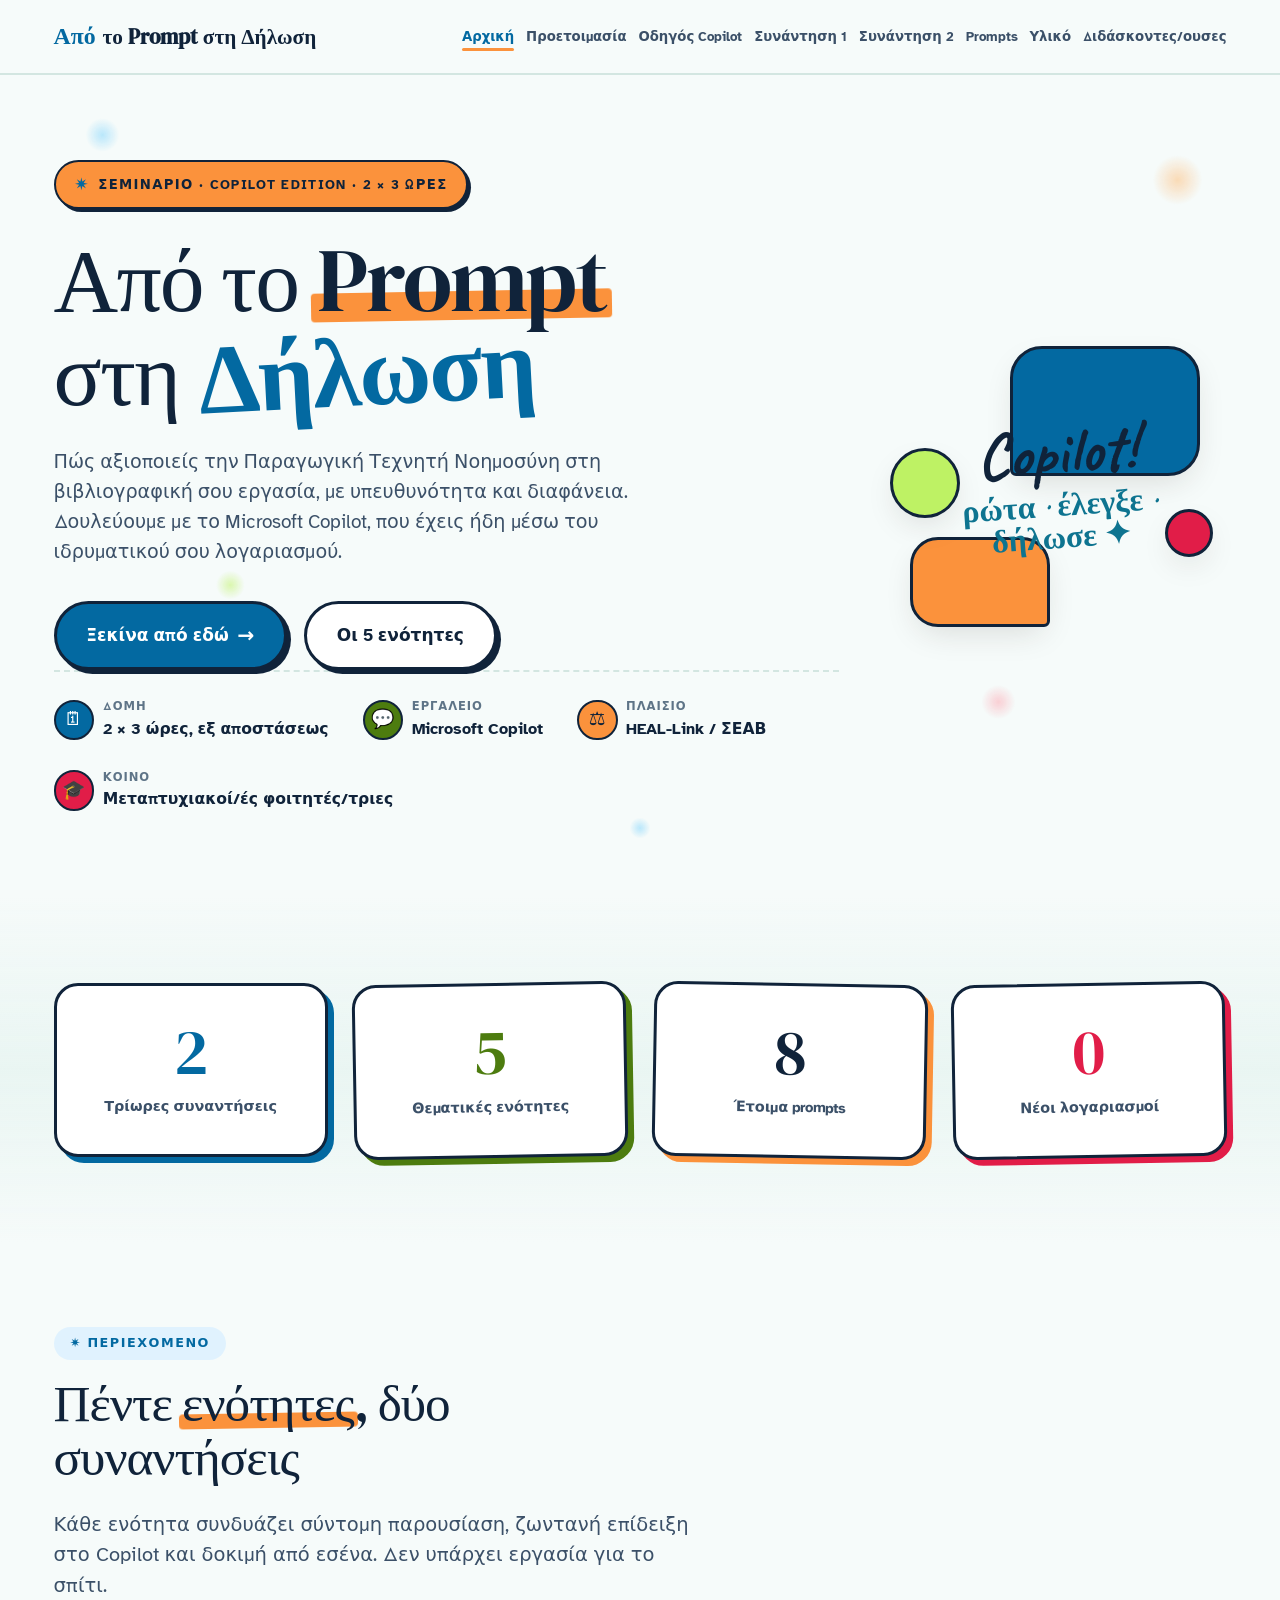
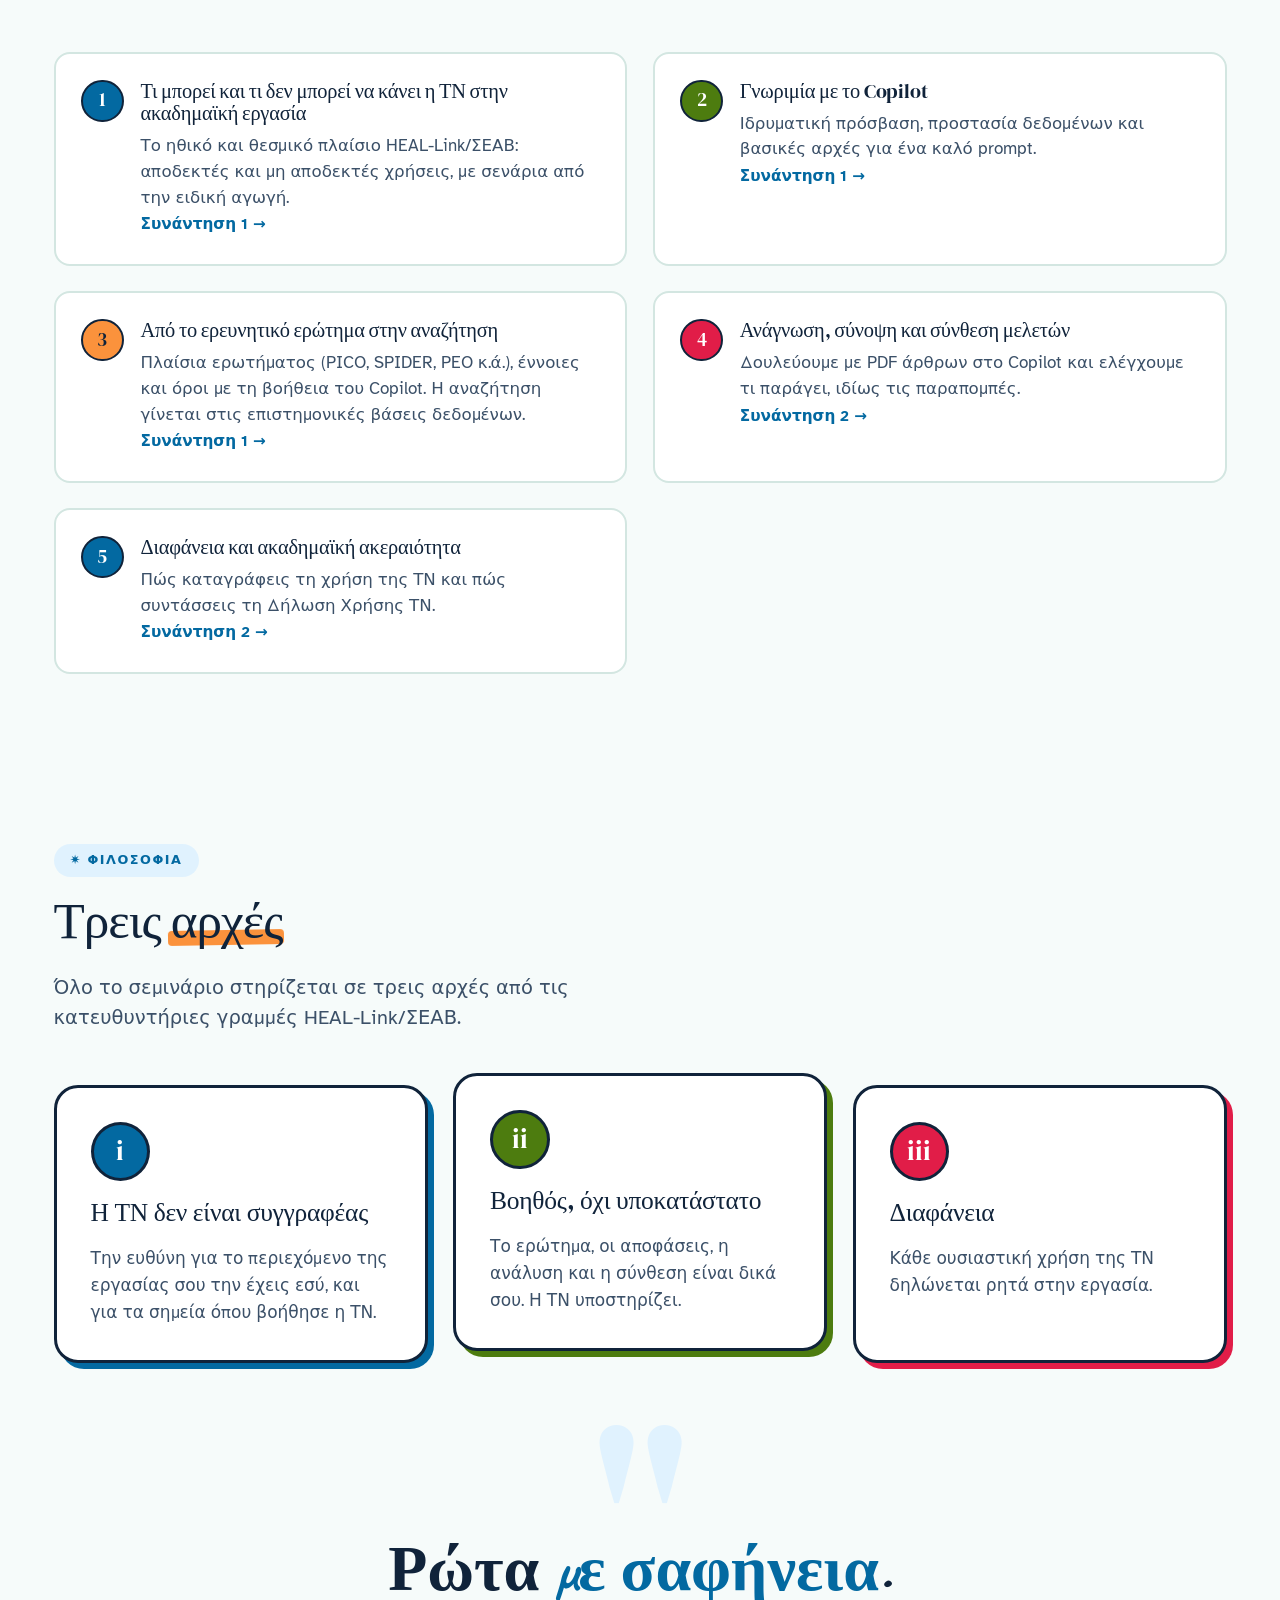
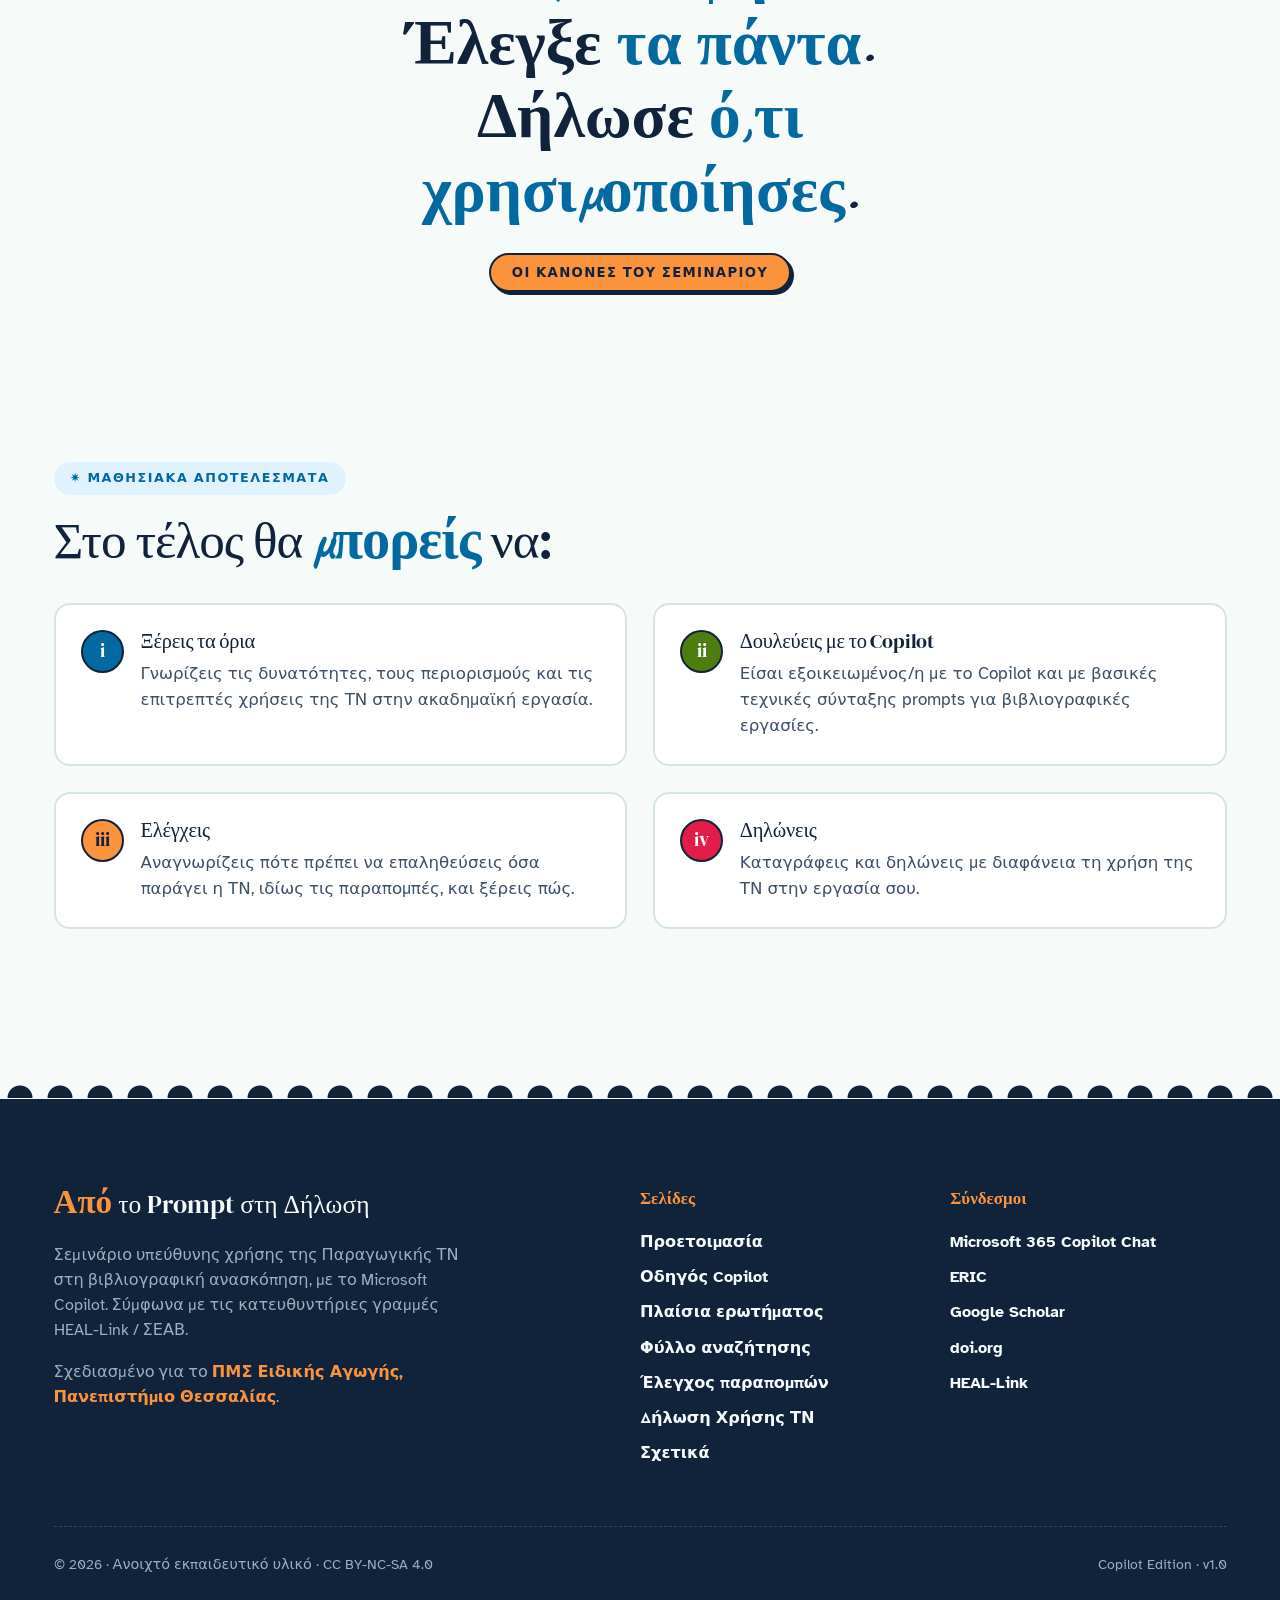
==== commit 5b180264: "Add files via upload" ====
--- a/index.html
+++ b/index.html
@@ -71,7 +71,7 @@
         <a href="session-1.html#u2" style="font-size:.9rem;">Συνάντηση 1 →</a></div></div>
       <div class="learn-item"><div class="learn-marker">3</div><div class="learn-content">
         <h4>Από το ερευνητικό ερώτημα στην αναζήτηση</h4>
-        <p>Το Copilot βοηθά να σκεφτείς έννοιες και όρους. Η αναζήτηση γίνεται στις επιστημονικές βάσεις δεδομένων.</p>
+        <p>Πλαίσια ερωτήματος (PICO, SPIDER, PEO κ.ά.), έννοιες και όροι με τη βοήθεια του Copilot. Η αναζήτηση γίνεται στις επιστημονικές βάσεις δεδομένων.</p>
         <a href="session-1.html#u3" style="font-size:.9rem;">Συνάντηση 1 →</a></div></div>
       <div class="learn-item"><div class="learn-marker">4</div><div class="learn-content">
         <h4>Ανάγνωση, σύνοψη και σύνθεση μελετών</h4>
@@ -135,6 +135,8 @@
         <ul>
           <li><a href="prepare.html">Προετοιμασία</a></li>
           <li><a href="copilot.html">Οδηγός Copilot</a></li>
+          <li><a href="frameworks.html">Πλαίσια ερωτήματος</a></li>
+          <li><a href="worksheet.html">Φύλλο αναζήτησης</a></li>
           <li><a href="verify.html">Έλεγχος παραπομπών</a></li>
           <li><a href="statement.html">Δήλωση Χρήσης ΤΝ</a></li>
           <li><a href="about.html">Σχετικά</a></li>
--- a/assets/style.css
+++ b/assets/style.css
@@ -1180,3 +1180,4 @@
   .hero-sm .hero-illo { display: none; }
   .hero-illo { min-height: 240px; }
 }
+.dl-item:nth-child(5) { box-shadow: 5px 5px 0 var(--coral); }
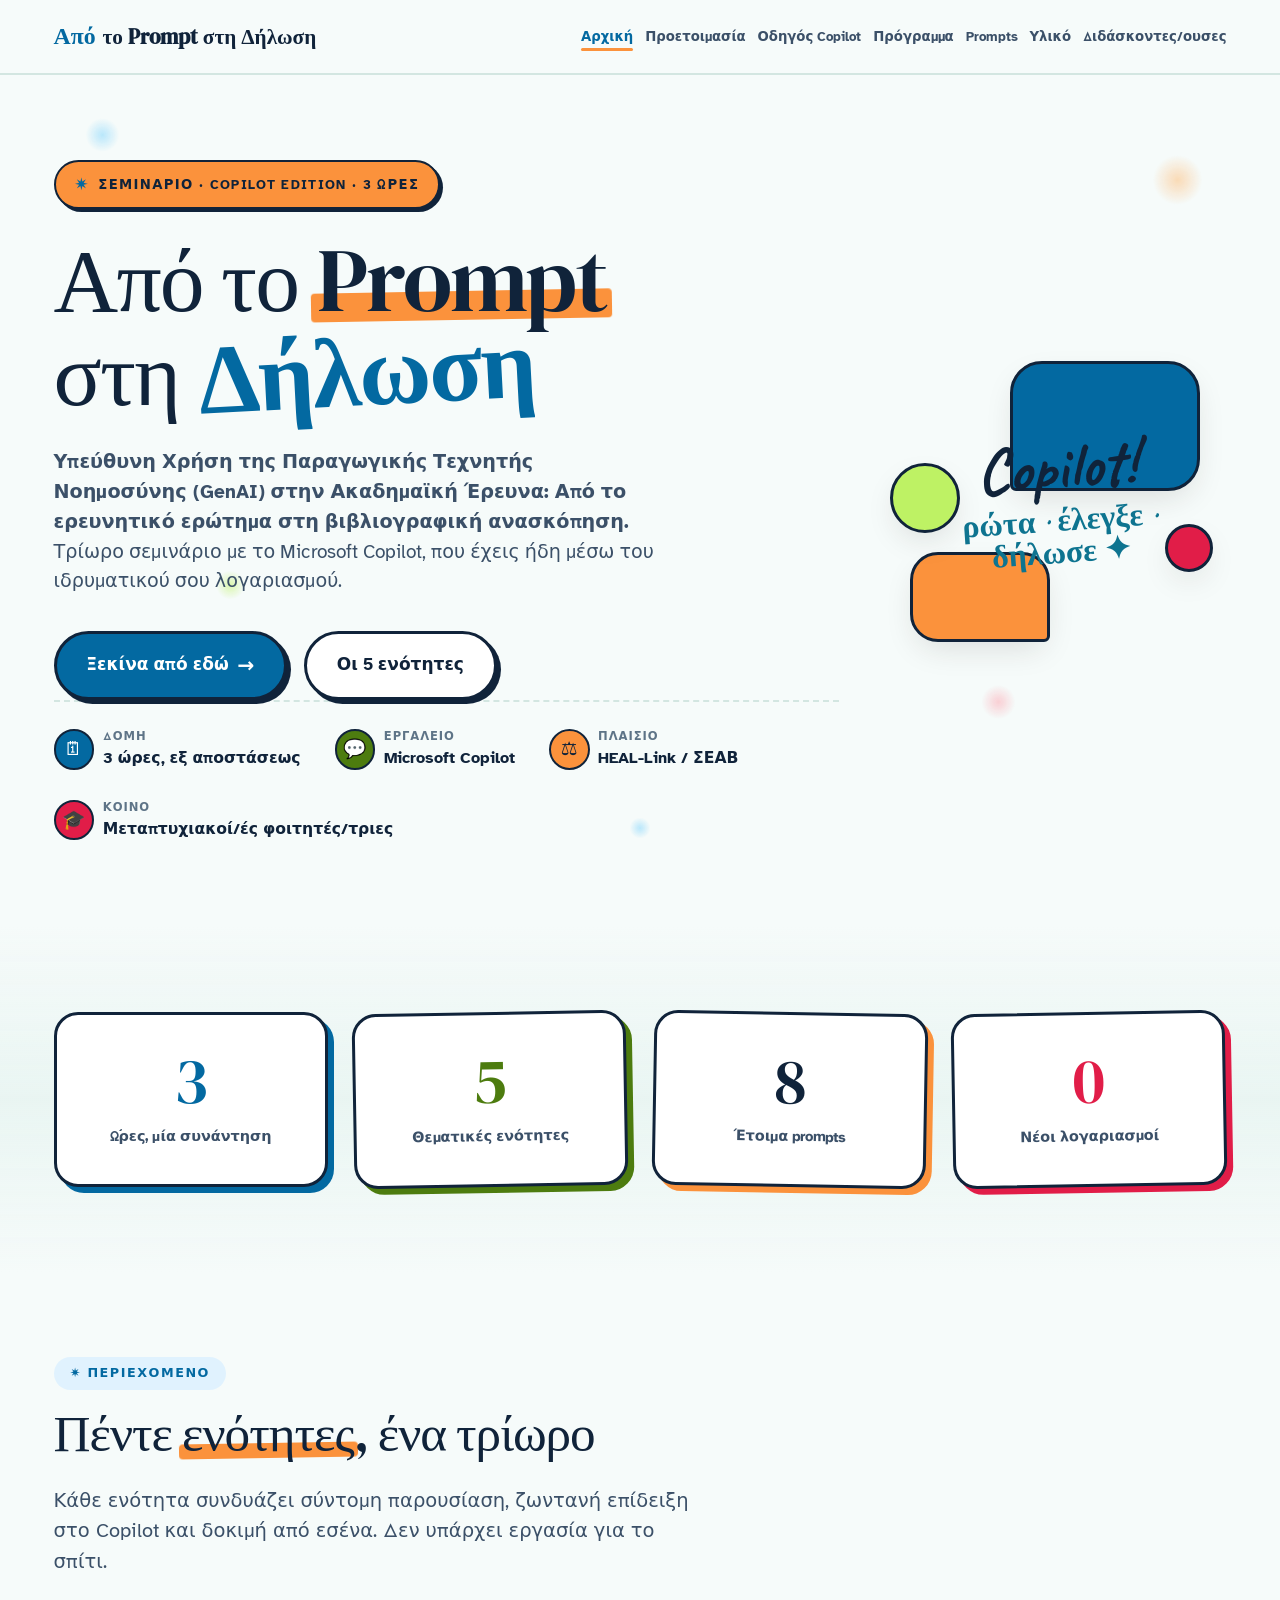
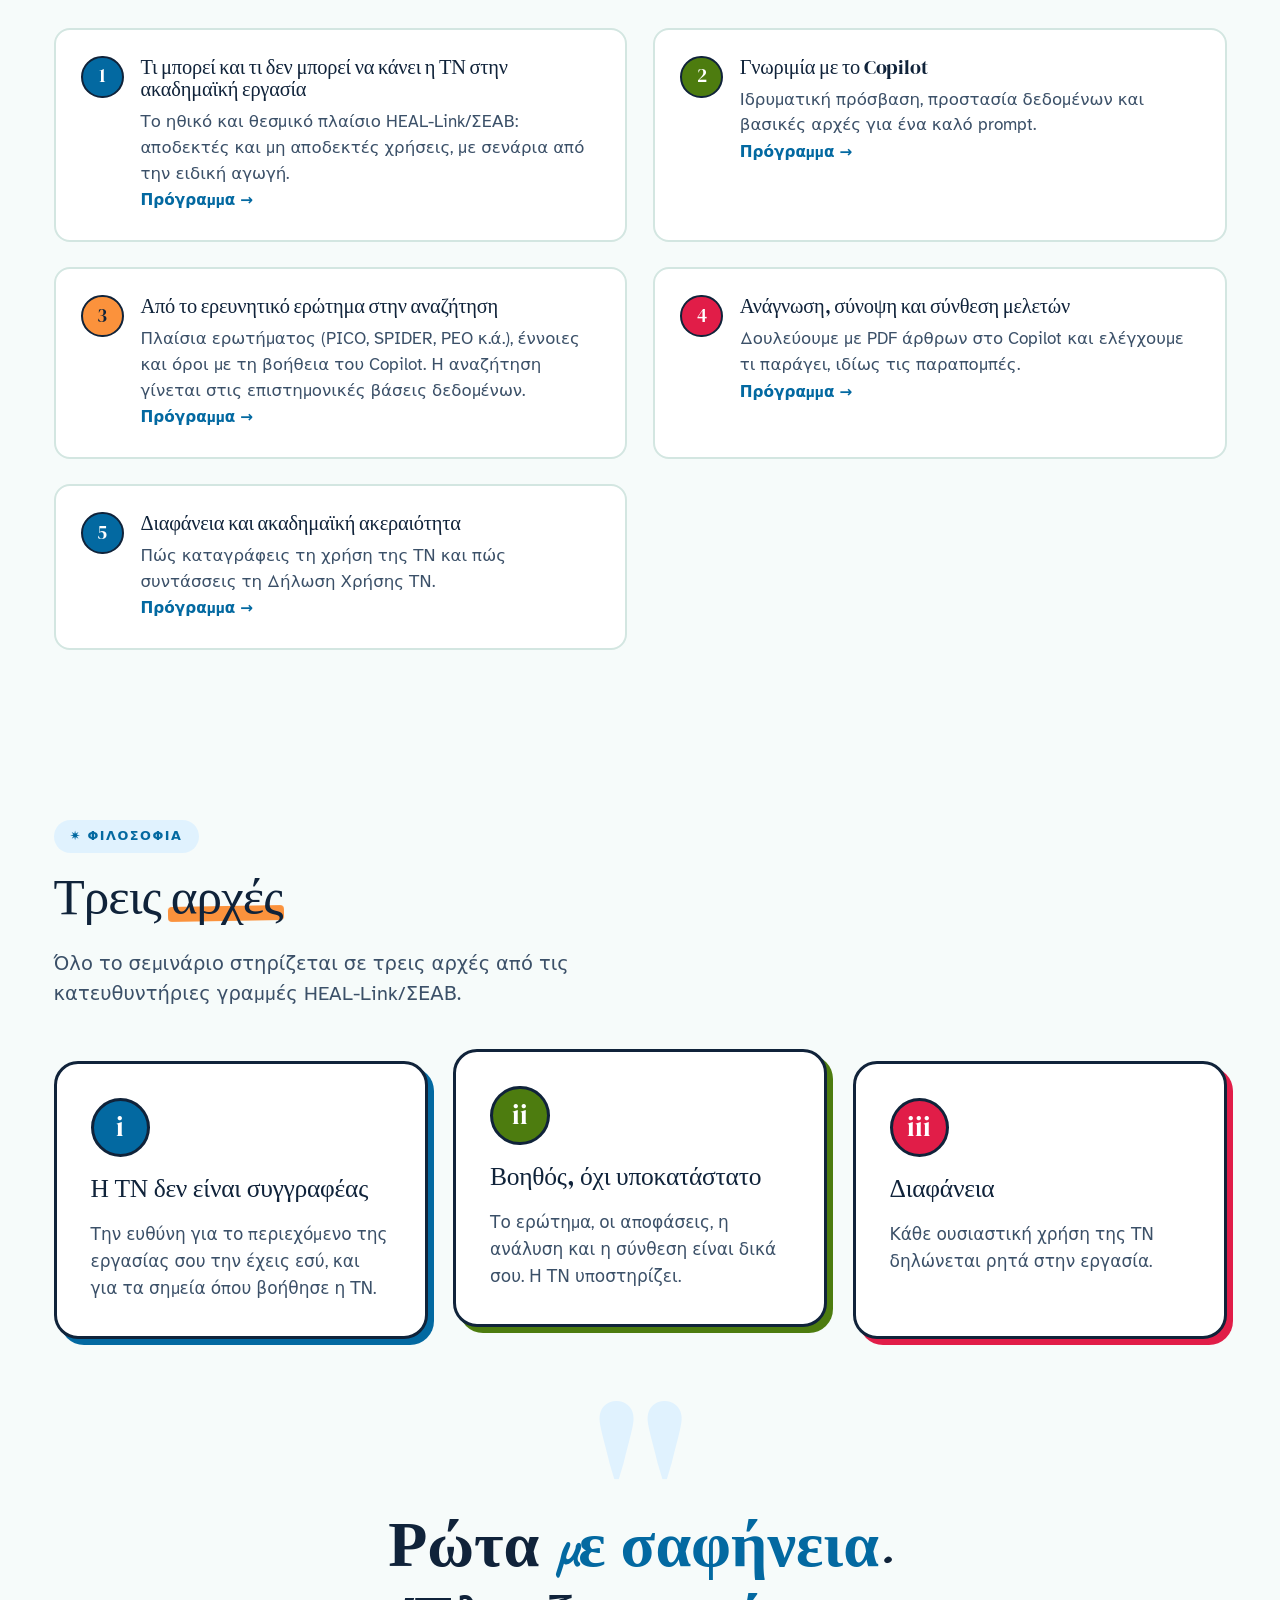
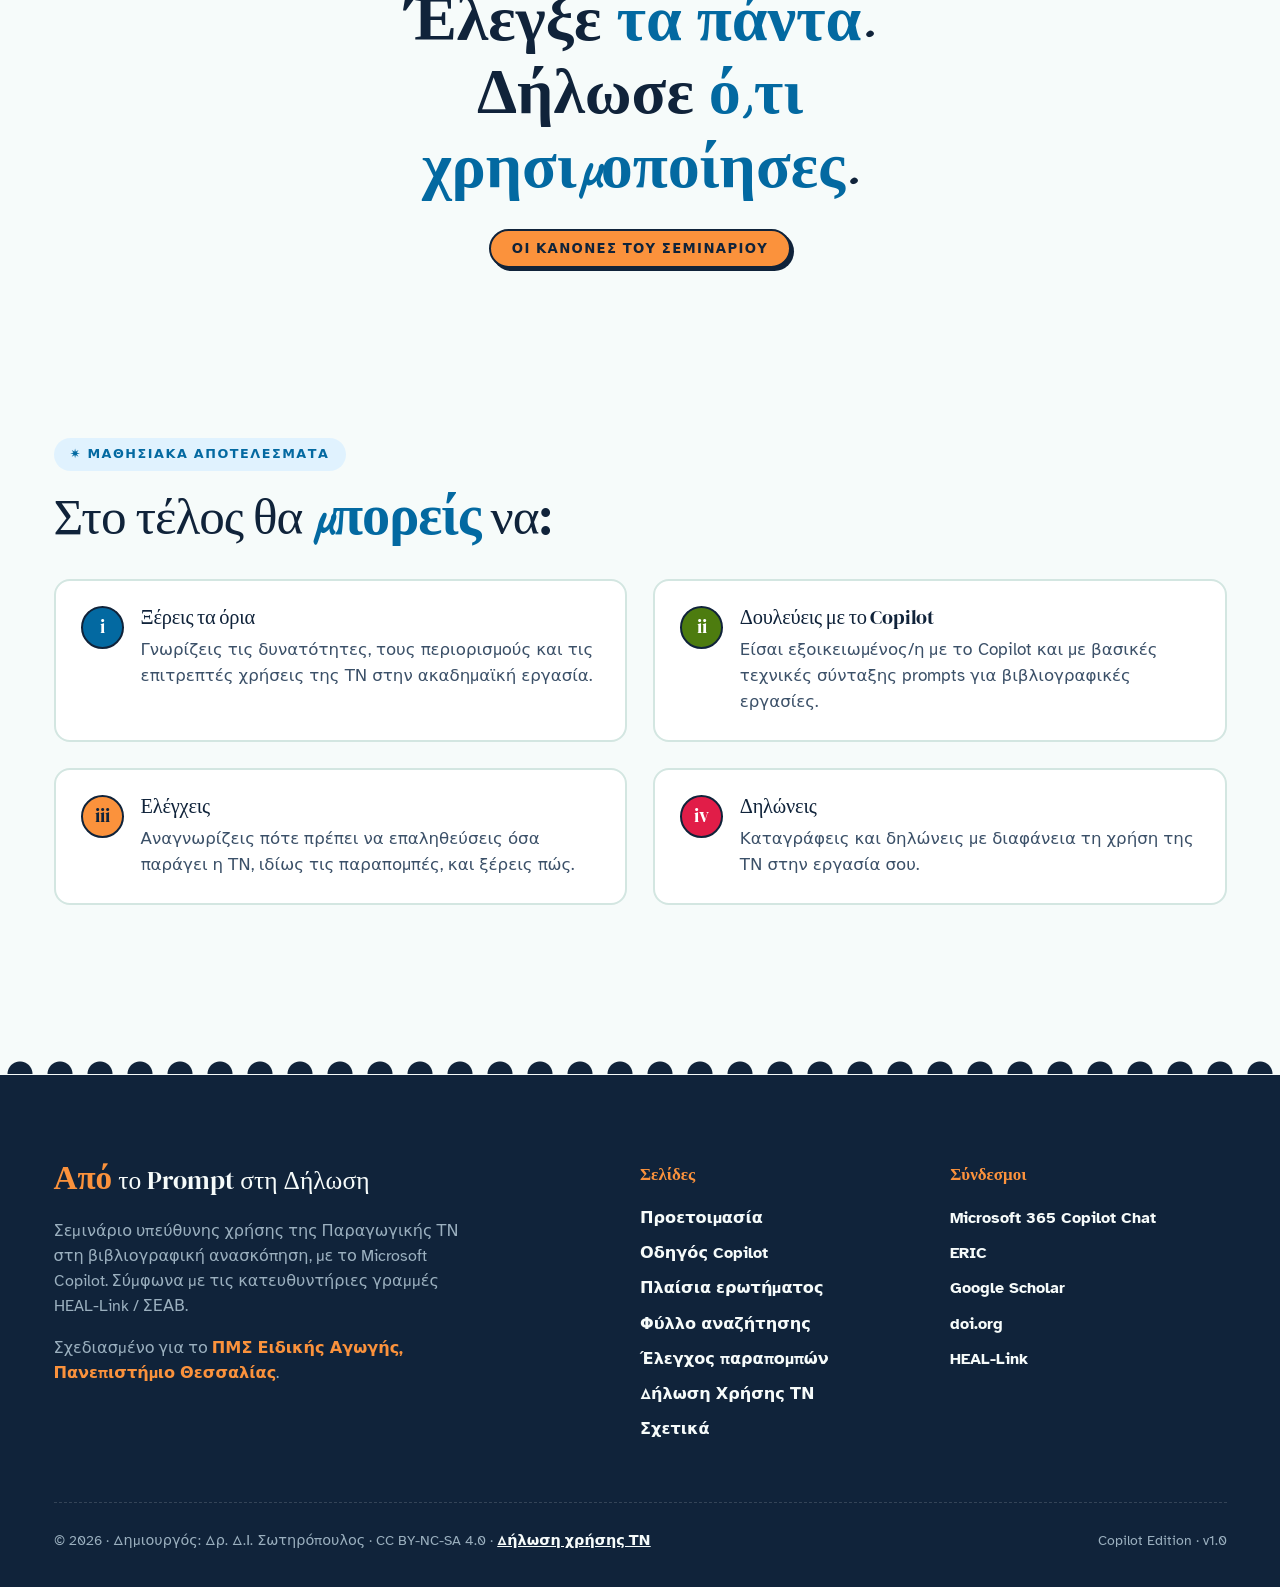
==== commit c49e914a: "Add files via upload" ====
--- a/index.html
+++ b/index.html
@@ -4,7 +4,7 @@
   <meta charset="UTF-8">
   <meta name="viewport" content="width=device-width, initial-scale=1.0">
   <title>Αρχική · Από το Prompt στη Δήλωση · Copilot Edition</title>
-  <meta name="description" content="Σεμινάριο 2×3 ωρών: υπεύθυνη χρήση του Microsoft Copilot στη βιβλιογραφική ανασκόπηση, σύμφωνα με HEAL-Link/ΣΕΑΒ.">
+  <meta name="description" content="Τρίωρο σεμινάριο: υπεύθυνη χρήση του Microsoft Copilot στη βιβλιογραφική ανασκόπηση, σύμφωνα με HEAL-Link/ΣΕΑΒ.">
   <link rel="stylesheet" href="assets/style.css">
   
 </head>
@@ -13,7 +13,7 @@
 <nav class="nav">
   <div class="nav-inner">
     <a href="index.html" class="nav-brand"><span class="spark">Από</span> το Prompt στη Δήλωση</a>
-    <ul class="nav-links"><li><a href="index.html" class="active">Αρχική</a></li><li><a href="prepare.html">Προετοιμασία</a></li><li><a href="copilot.html">Οδηγός Copilot</a></li><li><a href="session-1.html">Συνάντηση 1</a></li><li><a href="session-2.html">Συνάντηση 2</a></li><li><a href="prompts.html">Prompts</a></li><li><a href="materials.html">Υλικό</a></li><li><a href="instructor.html">Διδάσκοντες/ουσες</a></li></ul>
+    <ul class="nav-links"><li><a href="index.html" class="active">Αρχική</a></li><li><a href="prepare.html">Προετοιμασία</a></li><li><a href="copilot.html">Οδηγός Copilot</a></li><li><a href="session.html">Πρόγραμμα</a></li><li><a href="prompts.html">Prompts</a></li><li><a href="materials.html">Υλικό</a></li><li><a href="instructor.html">Διδάσκοντες/ουσες</a></li></ul>
   </div>
 </nav>
 
@@ -21,12 +21,12 @@
   <div class="container">
     <div class="hero-grid">
       <div class="hero-content">
-        <div class="eyebrow fade-up">Σεμινάριο · Copilot Edition · 2 × 3 ώρες</div>
+        <div class="eyebrow fade-up">Σεμινάριο · Copilot Edition · 3 ώρες</div>
         <h1 class="hero-title fade-up">Από το <span class="accent">Prompt</span><br>στη <span class="hand">Δήλωση</span></h1>
-        <p class="hero-subtitle fade-up">Πώς αξιοποιείς την Παραγωγική Τεχνητή Νοημοσύνη στη βιβλιογραφική σου εργασία, με υπευθυνότητα και διαφάνεια. Δουλεύουμε με το Microsoft Copilot, που έχεις ήδη μέσω του ιδρυματικού σου λογαριασμού.</p>
+        <p class="hero-subtitle fade-up"><strong>Υπεύθυνη Χρήση της Παραγωγικής Τεχνητής Νοημοσύνης (GenAI) στην Ακαδημαϊκή Έρευνα: Από το ερευνητικό ερώτημα στη βιβλιογραφική ανασκόπηση.</strong> Τρίωρο σεμινάριο με το Microsoft Copilot, που έχεις ήδη μέσω του ιδρυματικού σου λογαριασμού.</p>
         <div class="cta-group fade-up"><a href="prepare.html" class="btn">Ξεκίνα από εδώ <span class="arrow">→</span></a><a href="#units" class="btn btn-outline">Οι 5 ενότητες</a></div>
         <dl class="hero-meta fade-up">
-  <div class="hero-meta-item"><div class="hero-meta-icon icon-coral">🗓</div><div class="hero-meta-text"><dt>Δομή</dt><dd>2 × 3 ώρες, εξ αποστάσεως</dd></div></div>
+  <div class="hero-meta-item"><div class="hero-meta-icon icon-coral">🗓</div><div class="hero-meta-text"><dt>Δομή</dt><dd>3 ώρες, εξ αποστάσεως</dd></div></div>
   <div class="hero-meta-item"><div class="hero-meta-icon icon-teal">💬</div><div class="hero-meta-text"><dt>Εργαλείο</dt><dd>Microsoft Copilot</dd></div></div>
   <div class="hero-meta-item"><div class="hero-meta-icon icon-sun">⚖</div><div class="hero-meta-text"><dt>Πλαίσιο</dt><dd>HEAL-Link / ΣΕΑΒ</dd></div></div>
   <div class="hero-meta-item"><div class="hero-meta-icon icon-sage">🎓</div><div class="hero-meta-text"><dt>Κοινό</dt><dd>Μεταπτυχιακοί/ές φοιτητές/τριες</dd></div></div>
@@ -46,7 +46,7 @@
 <section class="glance">
   <div class="container">
     <div class="glance-grid">
-      <div class="glance-cell"><span class="glance-num">2</span><span class="glance-label">Τρίωρες συναντήσεις</span></div>
+      <div class="glance-cell"><span class="glance-num">3</span><span class="glance-label">Ώρες, μία συνάντηση</span></div>
       <div class="glance-cell"><span class="glance-num">5</span><span class="glance-label">Θεματικές ενότητες</span></div>
       <div class="glance-cell"><span class="glance-num">8</span><span class="glance-label">Έτοιμα prompts</span></div>
       <div class="glance-cell"><span class="glance-num">0</span><span class="glance-label">Νέοι λογαριασμοί</span></div>
@@ -57,30 +57,30 @@
 <section id="units">
   <div class="container">
     <div class="section-eyebrow">✷ Περιεχόμενο</div>
-    <h2 class="section-title">Πέντε <span class="accent">ενότητες</span>, δύο συναντήσεις</h2>
+    <h2 class="section-title">Πέντε <span class="accent">ενότητες</span>, ένα τρίωρο</h2>
     <p class="section-lead">Κάθε ενότητα συνδυάζει σύντομη παρουσίαση, ζωντανή επίδειξη στο Copilot και δοκιμή από εσένα. Δεν υπάρχει εργασία για το σπίτι.</p>
 
     <div class="learn-grid">
       <div class="learn-item"><div class="learn-marker">1</div><div class="learn-content">
         <h4>Τι μπορεί και τι δεν μπορεί να κάνει η ΤΝ στην ακαδημαϊκή εργασία</h4>
         <p>Το ηθικό και θεσμικό πλαίσιο HEAL-Link/ΣΕΑΒ: αποδεκτές και μη αποδεκτές χρήσεις, με σενάρια από την ειδική αγωγή.</p>
-        <a href="session-1.html#u1" style="font-size:.9rem;">Συνάντηση 1 →</a></div></div>
+        <a href="session.html#u1" style="font-size:.9rem;">Πρόγραμμα →</a></div></div>
       <div class="learn-item"><div class="learn-marker">2</div><div class="learn-content">
         <h4>Γνωριμία με το Copilot</h4>
         <p>Ιδρυματική πρόσβαση, προστασία δεδομένων και βασικές αρχές για ένα καλό prompt.</p>
-        <a href="session-1.html#u2" style="font-size:.9rem;">Συνάντηση 1 →</a></div></div>
+        <a href="session.html#u2" style="font-size:.9rem;">Πρόγραμμα →</a></div></div>
       <div class="learn-item"><div class="learn-marker">3</div><div class="learn-content">
         <h4>Από το ερευνητικό ερώτημα στην αναζήτηση</h4>
         <p>Πλαίσια ερωτήματος (PICO, SPIDER, PEO κ.ά.), έννοιες και όροι με τη βοήθεια του Copilot. Η αναζήτηση γίνεται στις επιστημονικές βάσεις δεδομένων.</p>
-        <a href="session-1.html#u3" style="font-size:.9rem;">Συνάντηση 1 →</a></div></div>
+        <a href="session.html#u3" style="font-size:.9rem;">Πρόγραμμα →</a></div></div>
       <div class="learn-item"><div class="learn-marker">4</div><div class="learn-content">
         <h4>Ανάγνωση, σύνοψη και σύνθεση μελετών</h4>
         <p>Δουλεύουμε με PDF άρθρων στο Copilot και ελέγχουμε τι παράγει, ιδίως τις παραπομπές.</p>
-        <a href="session-2.html#u4" style="font-size:.9rem;">Συνάντηση 2 →</a></div></div>
+        <a href="session.html#u4" style="font-size:.9rem;">Πρόγραμμα →</a></div></div>
       <div class="learn-item"><div class="learn-marker">5</div><div class="learn-content">
         <h4>Διαφάνεια και ακαδημαϊκή ακεραιότητα</h4>
         <p>Πώς καταγράφεις τη χρήση της ΤΝ και πώς συντάσσεις τη Δήλωση Χρήσης ΤΝ.</p>
-        <a href="session-2.html#u5" style="font-size:.9rem;">Συνάντηση 2 →</a></div></div>
+        <a href="session.html#u5" style="font-size:.9rem;">Πρόγραμμα →</a></div></div>
     </div>
   </div>
 </section>
@@ -154,7 +154,7 @@
       </div>
     </div>
     <div class="footer-bottom">
-      <div>© 2026 · Ανοιχτό εκπαιδευτικό υλικό · CC BY-NC-SA 4.0</div>
+      <div>© 2026 · Δημιουργός: Δρ. Δ.Ι. Σωτηρόπουλος · CC BY-NC-SA 4.0 · <a href="about.html#ai-use" style="text-decoration:underline;">Δήλωση χρήσης ΤΝ</a></div>
       <div>Copilot Edition · v1.0</div>
     </div>
   </div>
